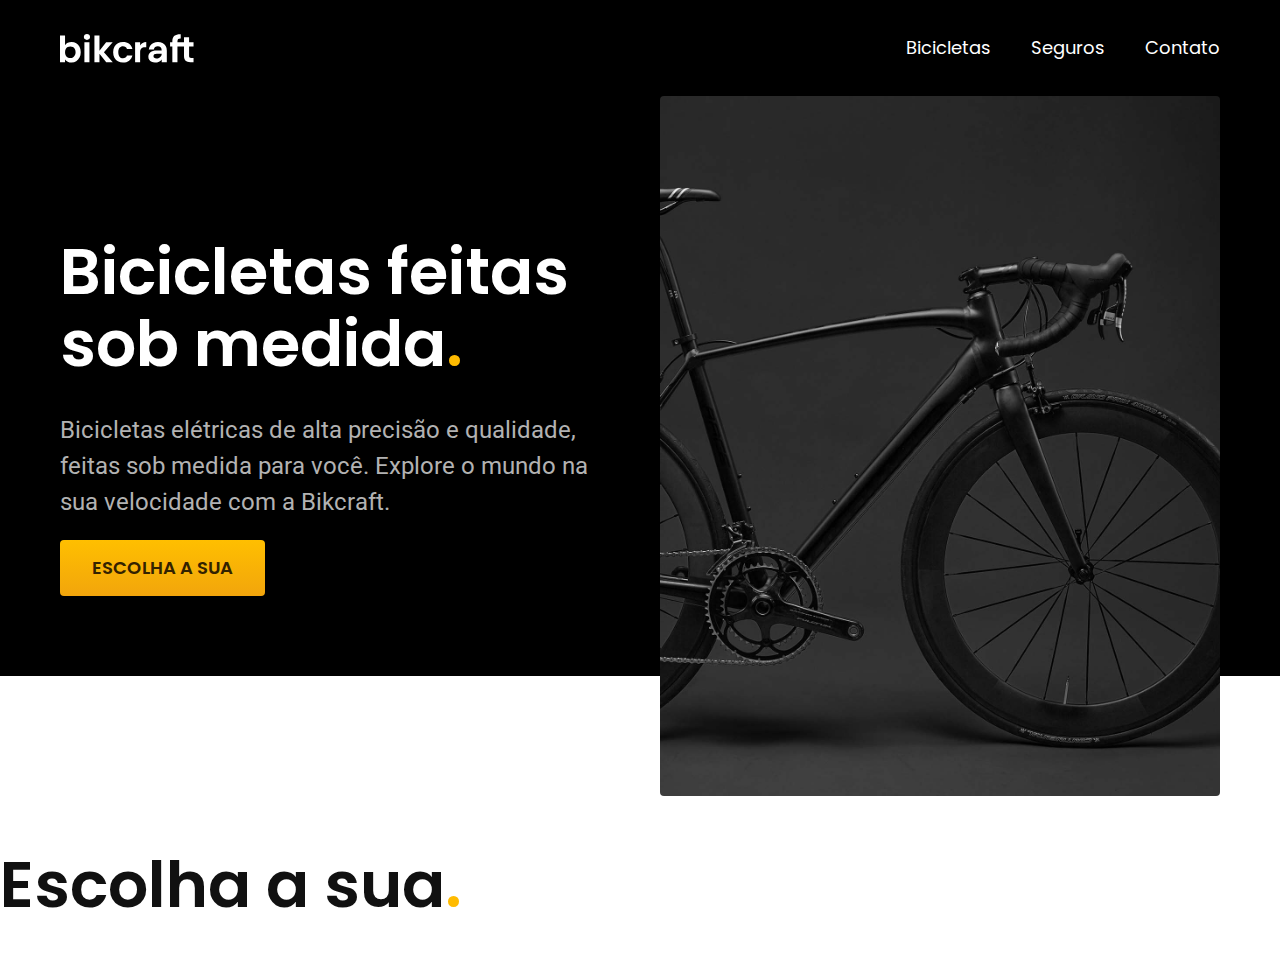
==== index.html @ 3b11d905 "update" ====
<!DOCTYPE html>
<html lang="pt-br">

<head>
  <meta charset="UTF-8">
  <meta name="viewport" content="width=device-width, initial-scale=1.0">
  <link rel="stylesheet" href="./css/style.css">
  <link rel="preconnect" href="https://fonts.googleapis.com">
  <link rel="preconnect" href="https://fonts.gstatic.com" crossorigin>
  <link href="https://fonts.googleapis.com/css2?family=Poppins:wght@400;600&family=Roboto:wght@400;500&display=swap" rel="stylesheet">
  <title>Curso Origamid HTML e CSS para iniciantes</title>
  <meta name="description" content="Exercício do Curso Origamid de HTML e CSS para Iniciantes.">
</head>

<body>
  <header class="header-bg">
    <div class="header">
      <a href="./">
        <img src="./img/bikcraft.svg" alt="Bikcraft">
      </a>
      <nav aria-label="primaria">
        <ul class="header-menu font-1-m cor-0">
          <li><a href="./bicicletas.html">Bicicletas</a></li>
          <li><a href="./seguros.html">Seguros</a></li>
          <li><a href="./contato.html">Contato</a></li>
        </ul>
      </nav>
    </div>
  </header>
  <main class="introducao-bg">
    <div class="introducao">
      <div class="introducao-conteudo">
        <h1 class="font-1-xxl cor-0">Bicicletas feitas sob medida<span class="cor-p1">.</span></h1>
        <p class="font-2-l cor-5">Bicicletas elétricas de alta precisão e qualidade, feitas sob medida para você. Explore o mundo na sua velocidade com a Bikcraft.</p>
        <a class="botao" href="./bicicletas.html">Escolha a sua</a>
      </div>
      <div>
        <img src="./img/fotos/introducao.jpg" alt="Bicicleta elétrica preta.">
      </div>
    </div>
  </main>
  <article>
    <h2 class="font-1-xxl">Escolha a sua<span class="cor-p1">.</span></h2>

  </article>


</body>

</html>
---- css/style.css ----
@import "./global/global.css";
@import "./utilidades/tipografia.css";
@import "./utilidades/cores.css";
@import "./global/header.css";

/*Utilidades*/
@import "./utilidades/componentes.css";

/* Home */
@import "./global/home/introducao.css";

/* Bicicletas */
@import "./bicicletas/bicicletas-lista.css";
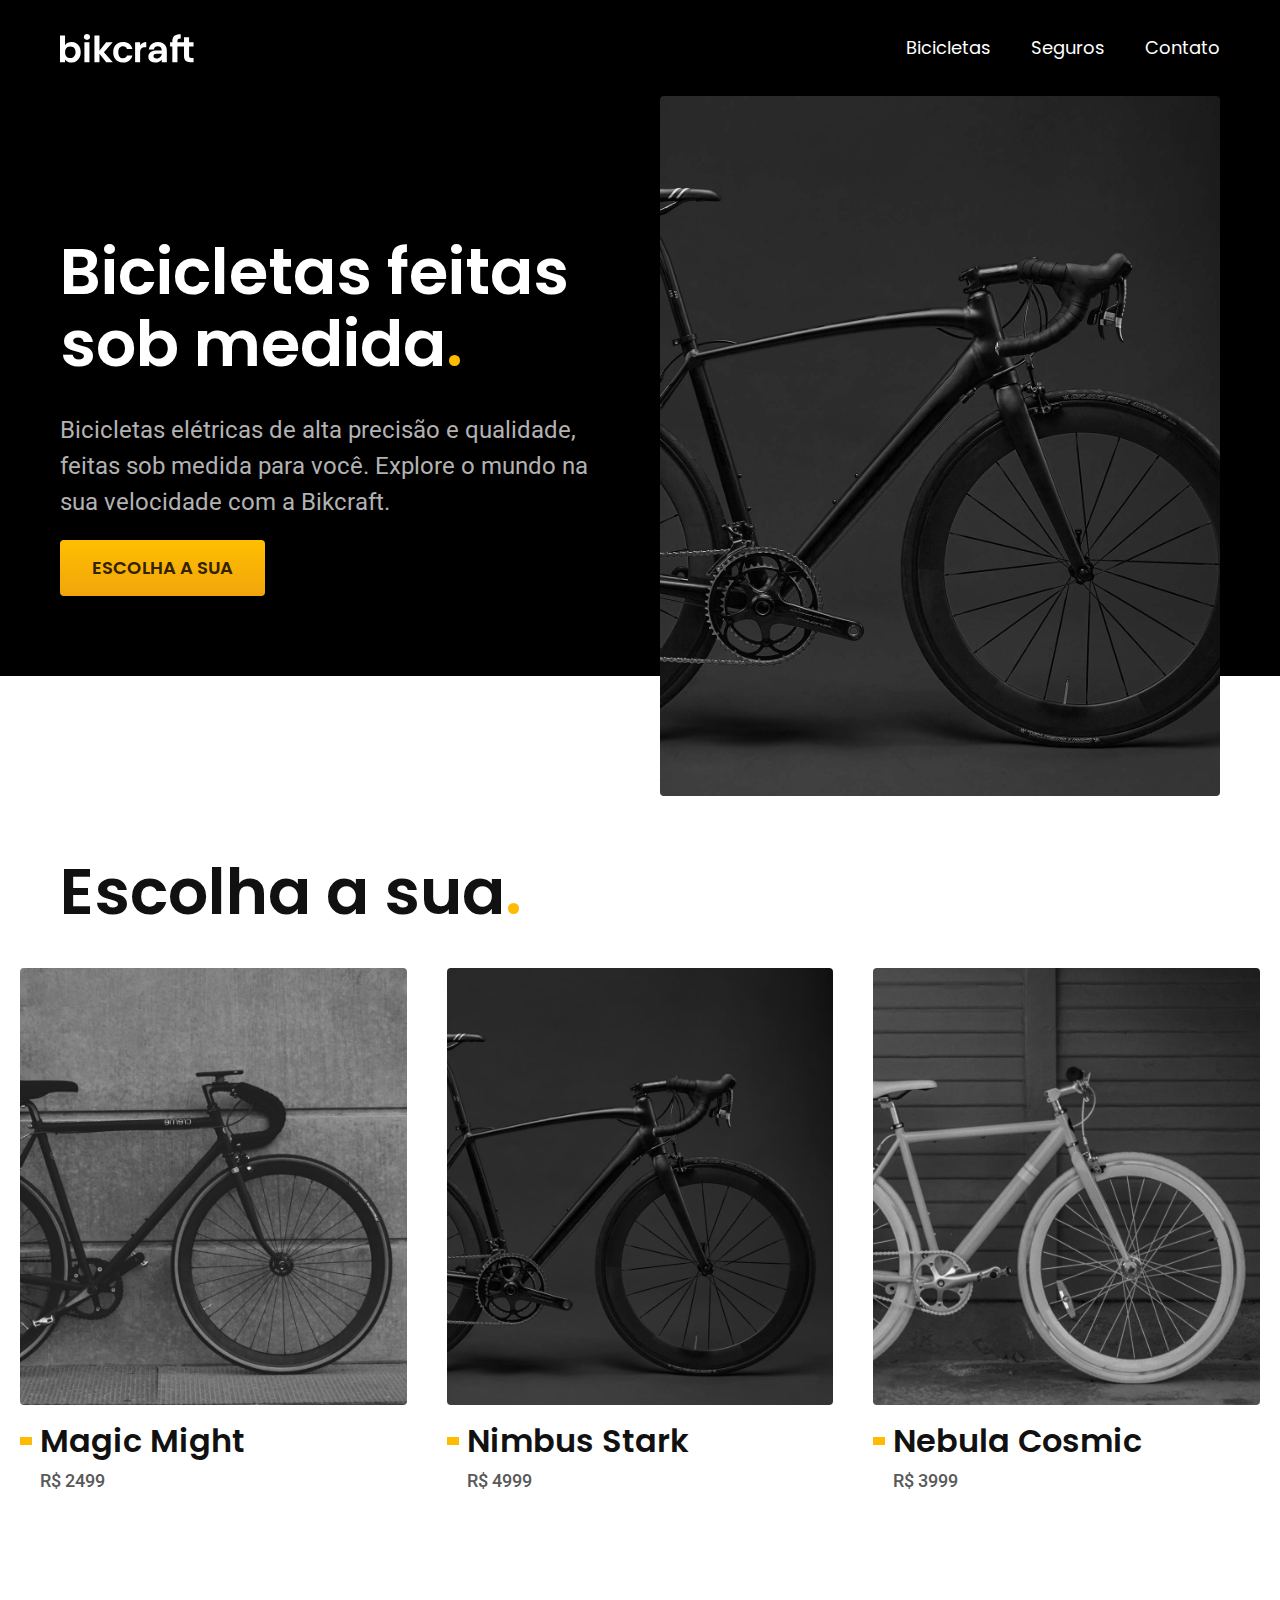
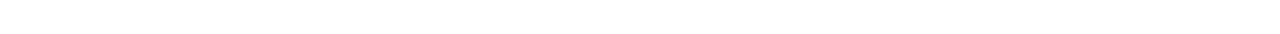
==== commit 1c063c7a: "update" ====
--- a/index.html
+++ b/index.html
@@ -39,9 +39,31 @@
       </div>
     </div>
   </main>
-  <article>
+  <article class="bicicletas-lista">
     <h2 class="font-1-xxl">Escolha a sua<span class="cor-p1">.</span></h2>
-
+    <ul>
+      <li>
+        <a href="./bicicletas/magic.html">
+          <img src="./img/bicicletas/magic-home.jpg" alt="Bicicleta Preta">
+          <h3 class="font-1-xl">Magic Might</h3>
+          <span class="font-2-m cor-8">R$ 2499</span>
+        </a>
+      </li>
+      <li>
+        <a href="./bicicletas/nimbus.html">
+          <img src="./img/bicicletas/nimbus-home.jpg" alt="Bicicleta Preta">
+          <h3 class="font-1-xl">Nimbus Stark</h3>
+          <span class="font-2-m cor-8">R$ 4999</span>
+        </a>
+      </li>
+      <li>
+        <a href="./bicicletas/nebula.html">
+          <img src="./img/bicicletas/nebula-home.jpg" alt="Bicicleta Preta">
+          <h3 class="font-1-xl">Nebula Cosmic</h3>
+          <span class="font-2-m cor-8">R$ 3999</span>
+        </a>
+      </li>
+    </ul>
   </article>
 
 
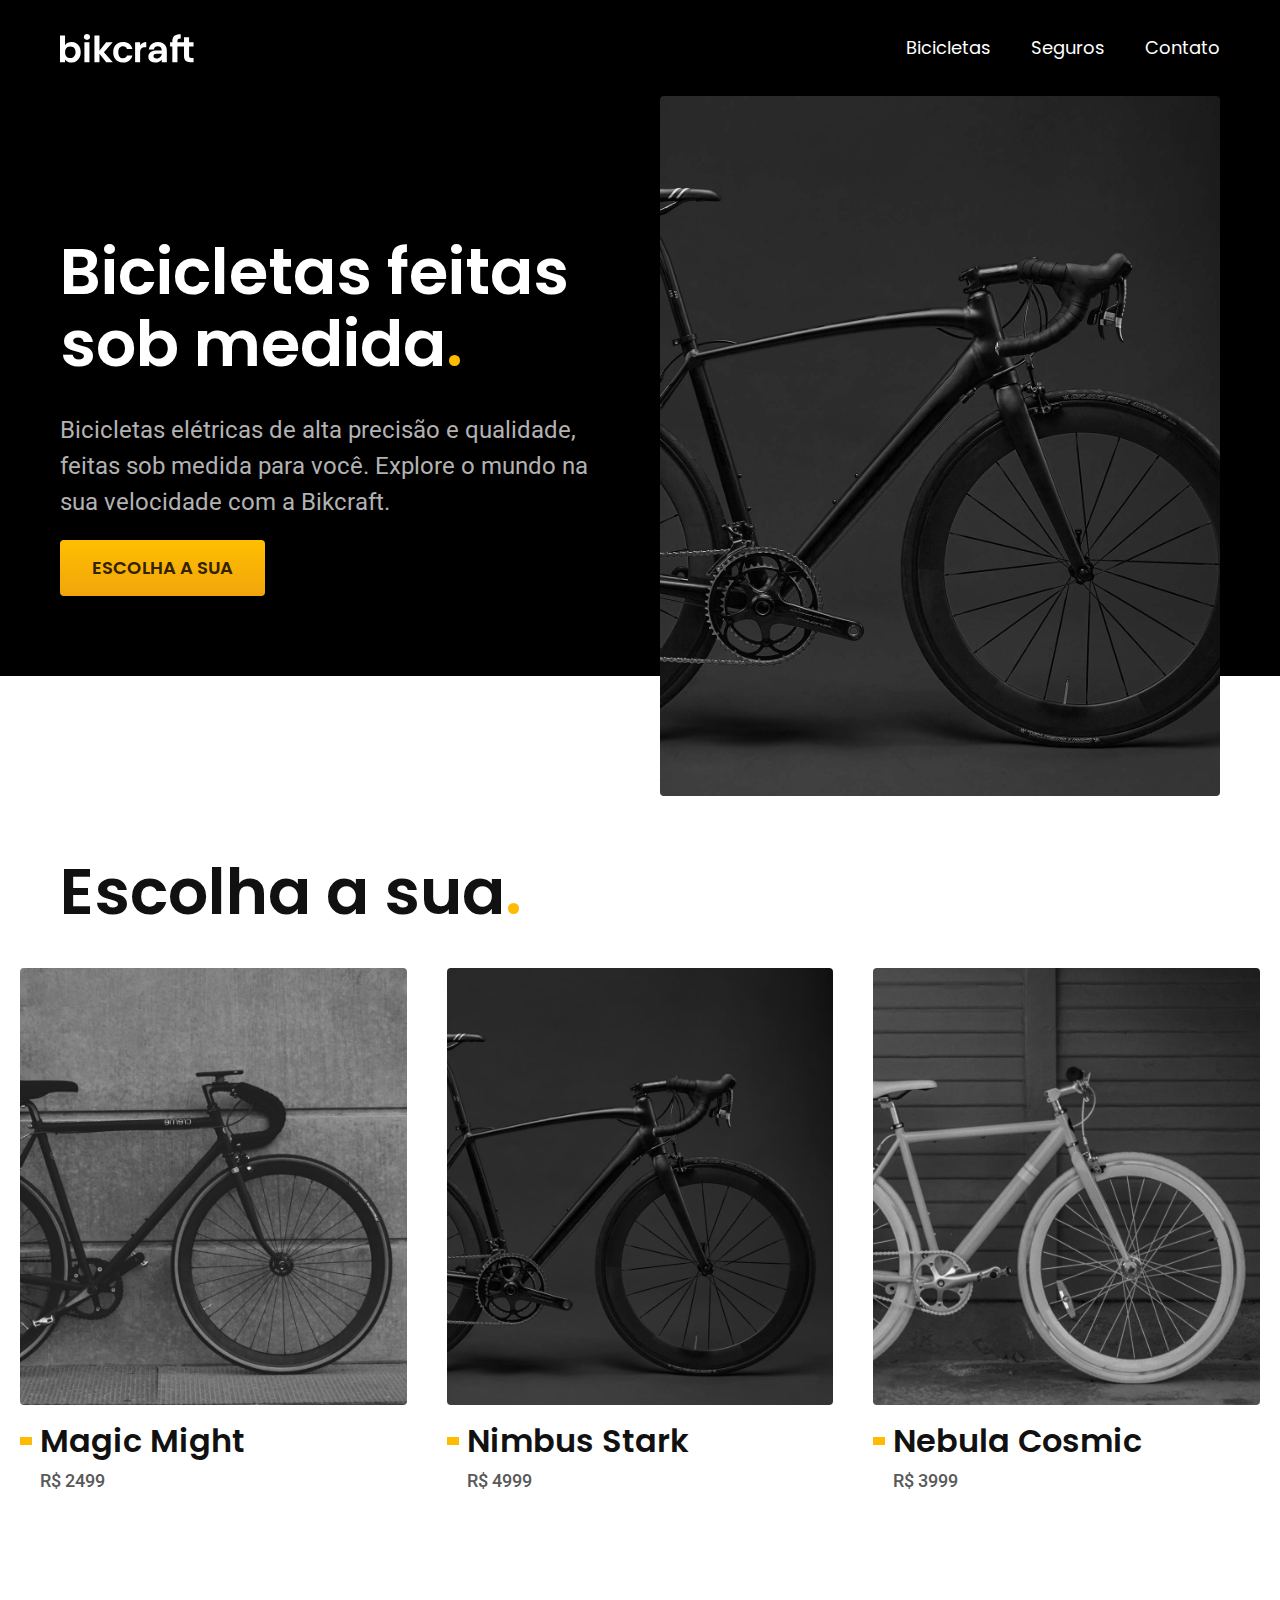
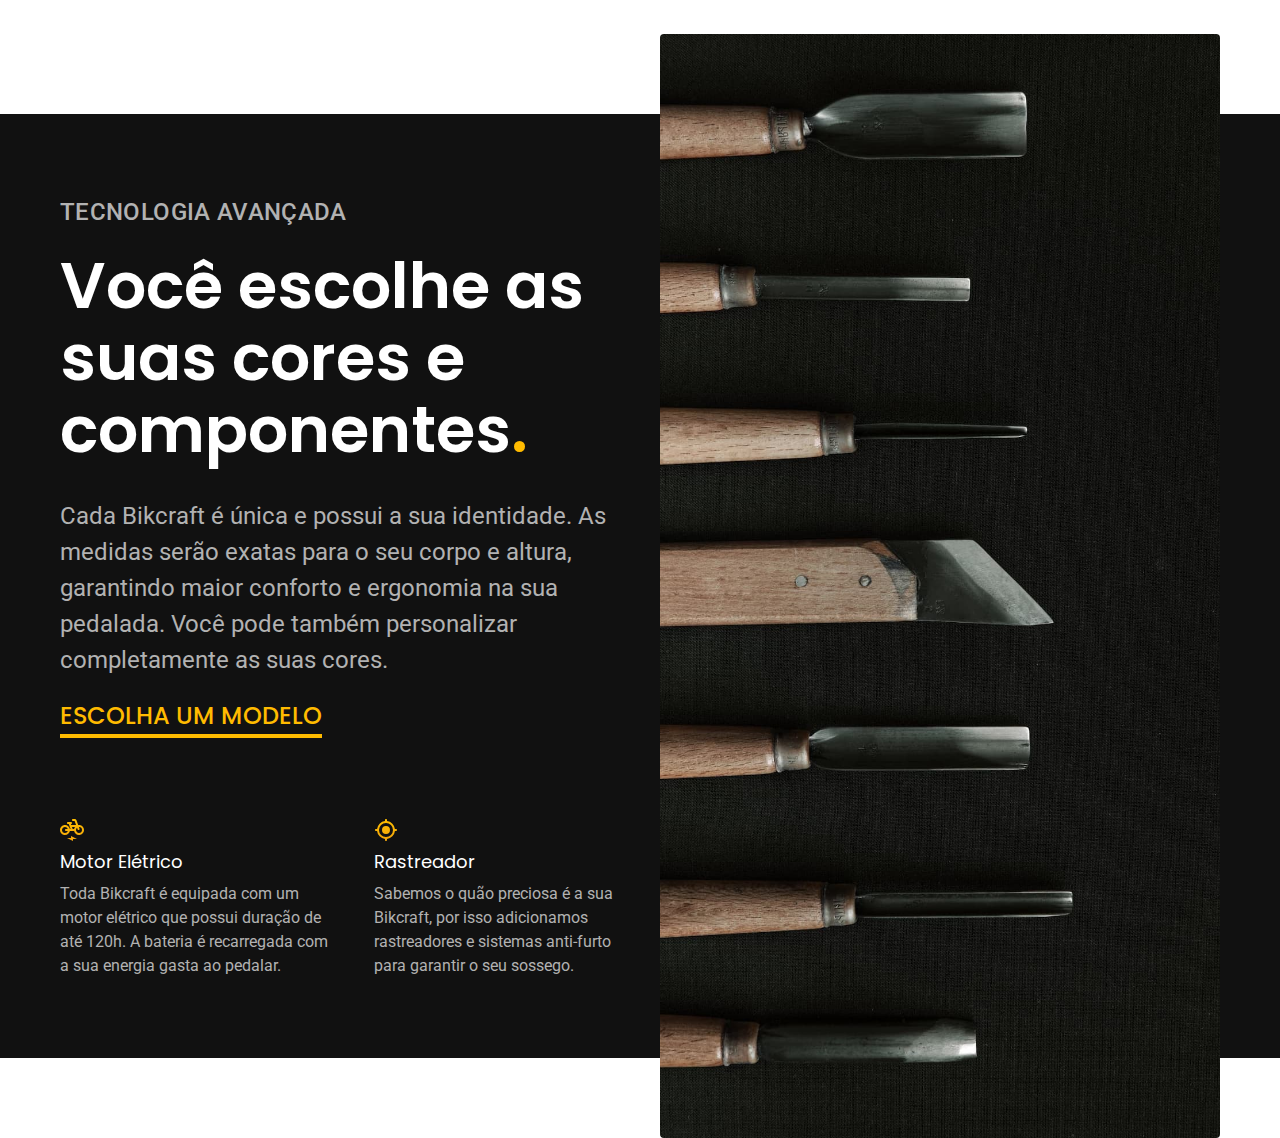
==== commit beef0b32: "update" ====
--- a/index.html
+++ b/index.html
@@ -14,7 +14,7 @@
 
 <body>
   <header class="header-bg">
-    <div class="header">
+    <div class="header container">
       <a href="./">
         <img src="./img/bikcraft.svg" alt="Bikcraft">
       </a>
@@ -28,7 +28,7 @@
     </div>
   </header>
   <main class="introducao-bg">
-    <div class="introducao">
+    <div class="introducao container">
       <div class="introducao-conteudo">
         <h1 class="font-1-xxl cor-0">Bicicletas feitas sob medida<span class="cor-p1">.</span></h1>
         <p class="font-2-l cor-5">Bicicletas elétricas de alta precisão e qualidade, feitas sob medida para você. Explore o mundo na sua velocidade com a Bikcraft.</p>
@@ -40,7 +40,7 @@
     </div>
   </main>
   <article class="bicicletas-lista">
-    <h2 class="font-1-xxl">Escolha a sua<span class="cor-p1">.</span></h2>
+    <h2 class="container font-1-xxl">Escolha a sua<span class="cor-p1">.</span></h2>
     <ul>
       <li>
         <a href="./bicicletas/magic.html">
@@ -65,8 +65,31 @@
       </li>
     </ul>
   </article>
-
-
+  <article class="tecnologia-bg">
+    <div class="tecnologia container">
+      <div class="tecnologia-conteudo">
+        <span class="font-2-l-b cor-5">Tecnologia Avançada</span>
+        <h2 class="font-1-xxl cor-0">Você escolhe as suas cores e componentes<span class="cor-p1">.</span></h2>
+        <p class="font-2-l cor-5">Cada Bikcraft é única e possui a sua identidade. As medidas serão exatas para o seu corpo e altura, garantindo maior conforto e ergonomia na sua pedalada. Você pode também personalizar completamente as suas cores.</p>
+        <a class="link" href="./bicicletas.html">Escolha um modelo</a>
+        <div class="tecnologia-vantagens">
+          <div>
+            <img src="./img/icones/eletrica.svg" alt="">
+            <h3 class="font-1-m cor-0">Motor Elétrico</h3>
+            <p class="font-2-s cor-5">Toda Bikcraft é equipada com um motor elétrico que possui duração de até 120h. A bateria é recarregada com a sua energia gasta ao pedalar.</p>
+          </div>
+          <div>
+            <img src="./img/icones/rastreador.svg" alt="">
+            <h3 class="font-1-m cor-0">Rastreador</h3>
+            <p class="font-2-s cor-5">Sabemos o quão preciosa é a sua Bikcraft, por isso adicionamos rastreadores e sistemas anti-furto para garantir o seu sossego.</p>
+          </div>
+        </div>
+    </div>
+      <div class="tecnologia-imagem">
+        <img src="./img/fotos/tecnologia.jpg" alt="">
+      </div>
+    </div>
+  </article>
 </body>
 
 </html>--- a/css/style.css
+++ b/css/style.css
@@ -8,6 +8,7 @@
 
 /* Home */
 @import "./global/home/introducao.css";
+@import "./global/home/tecnologia.css";
 
 /* Bicicletas */
 @import "./bicicletas/bicicletas-lista.css";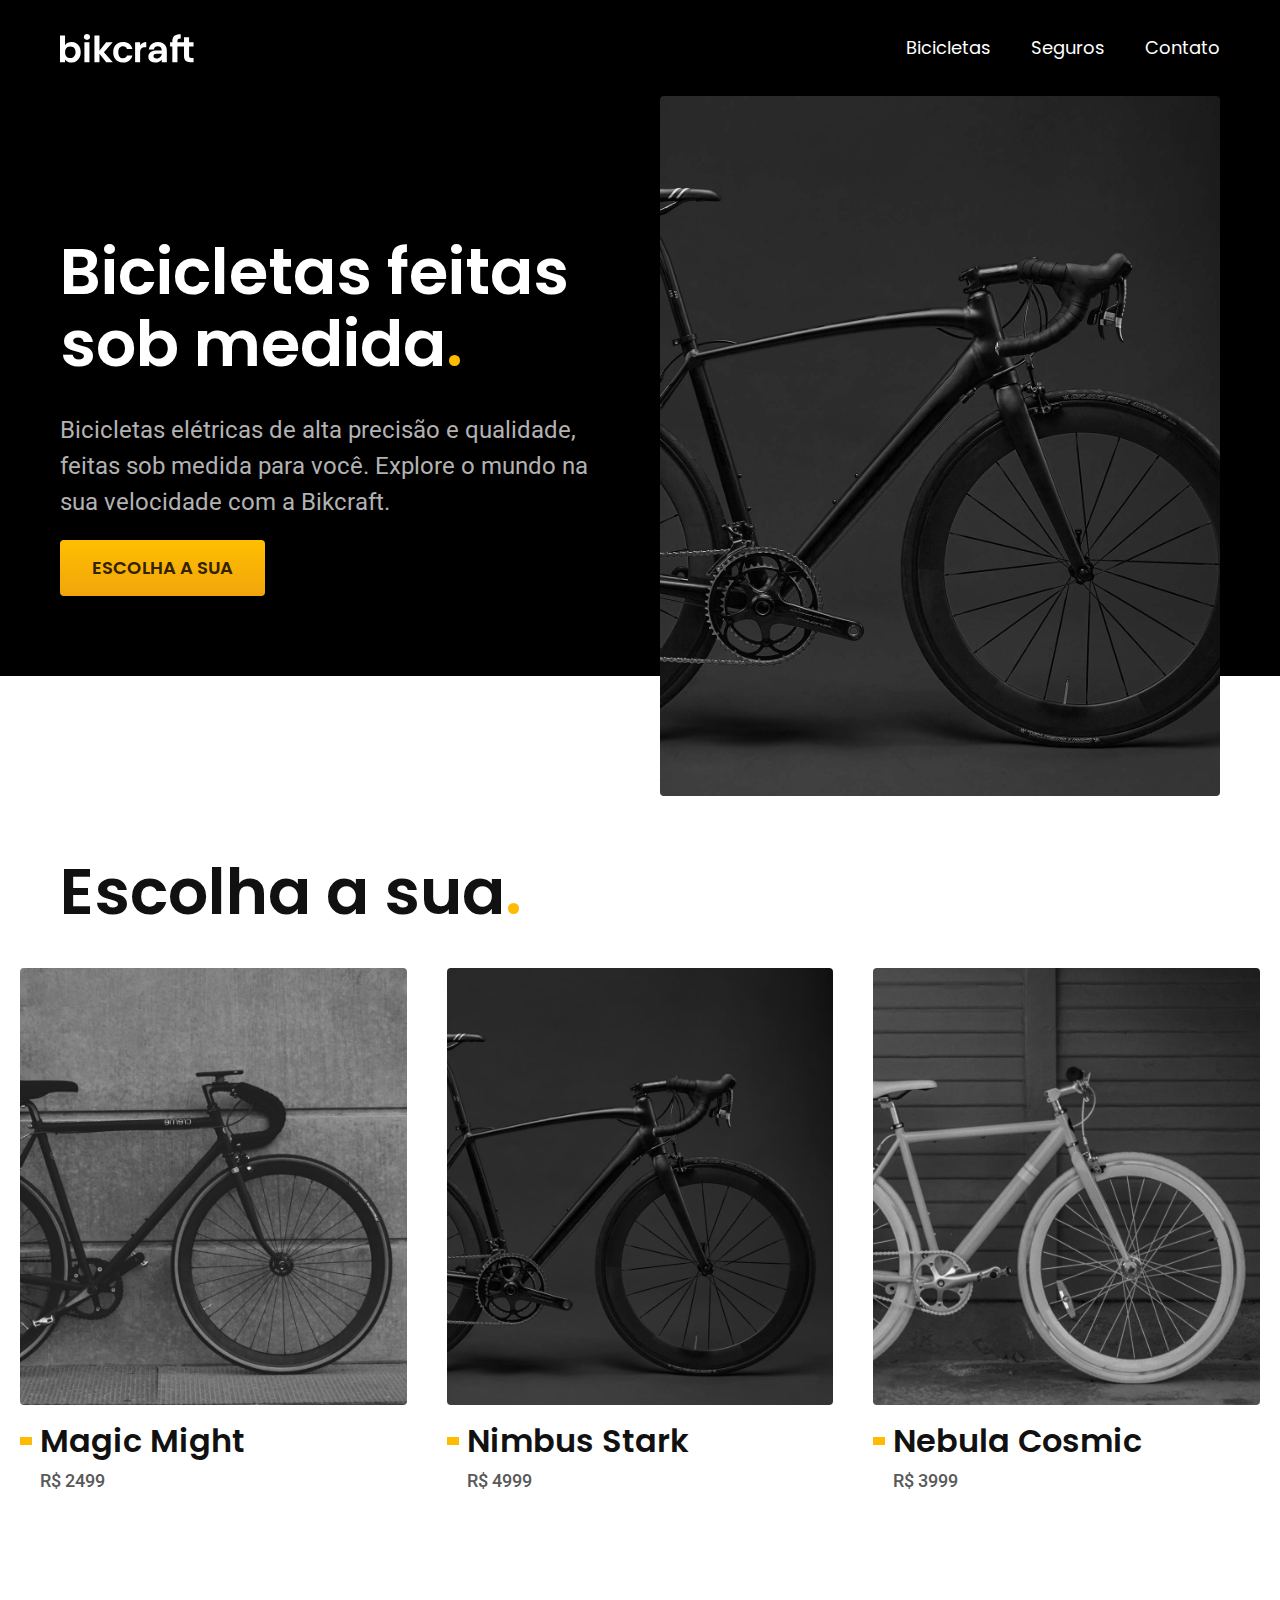
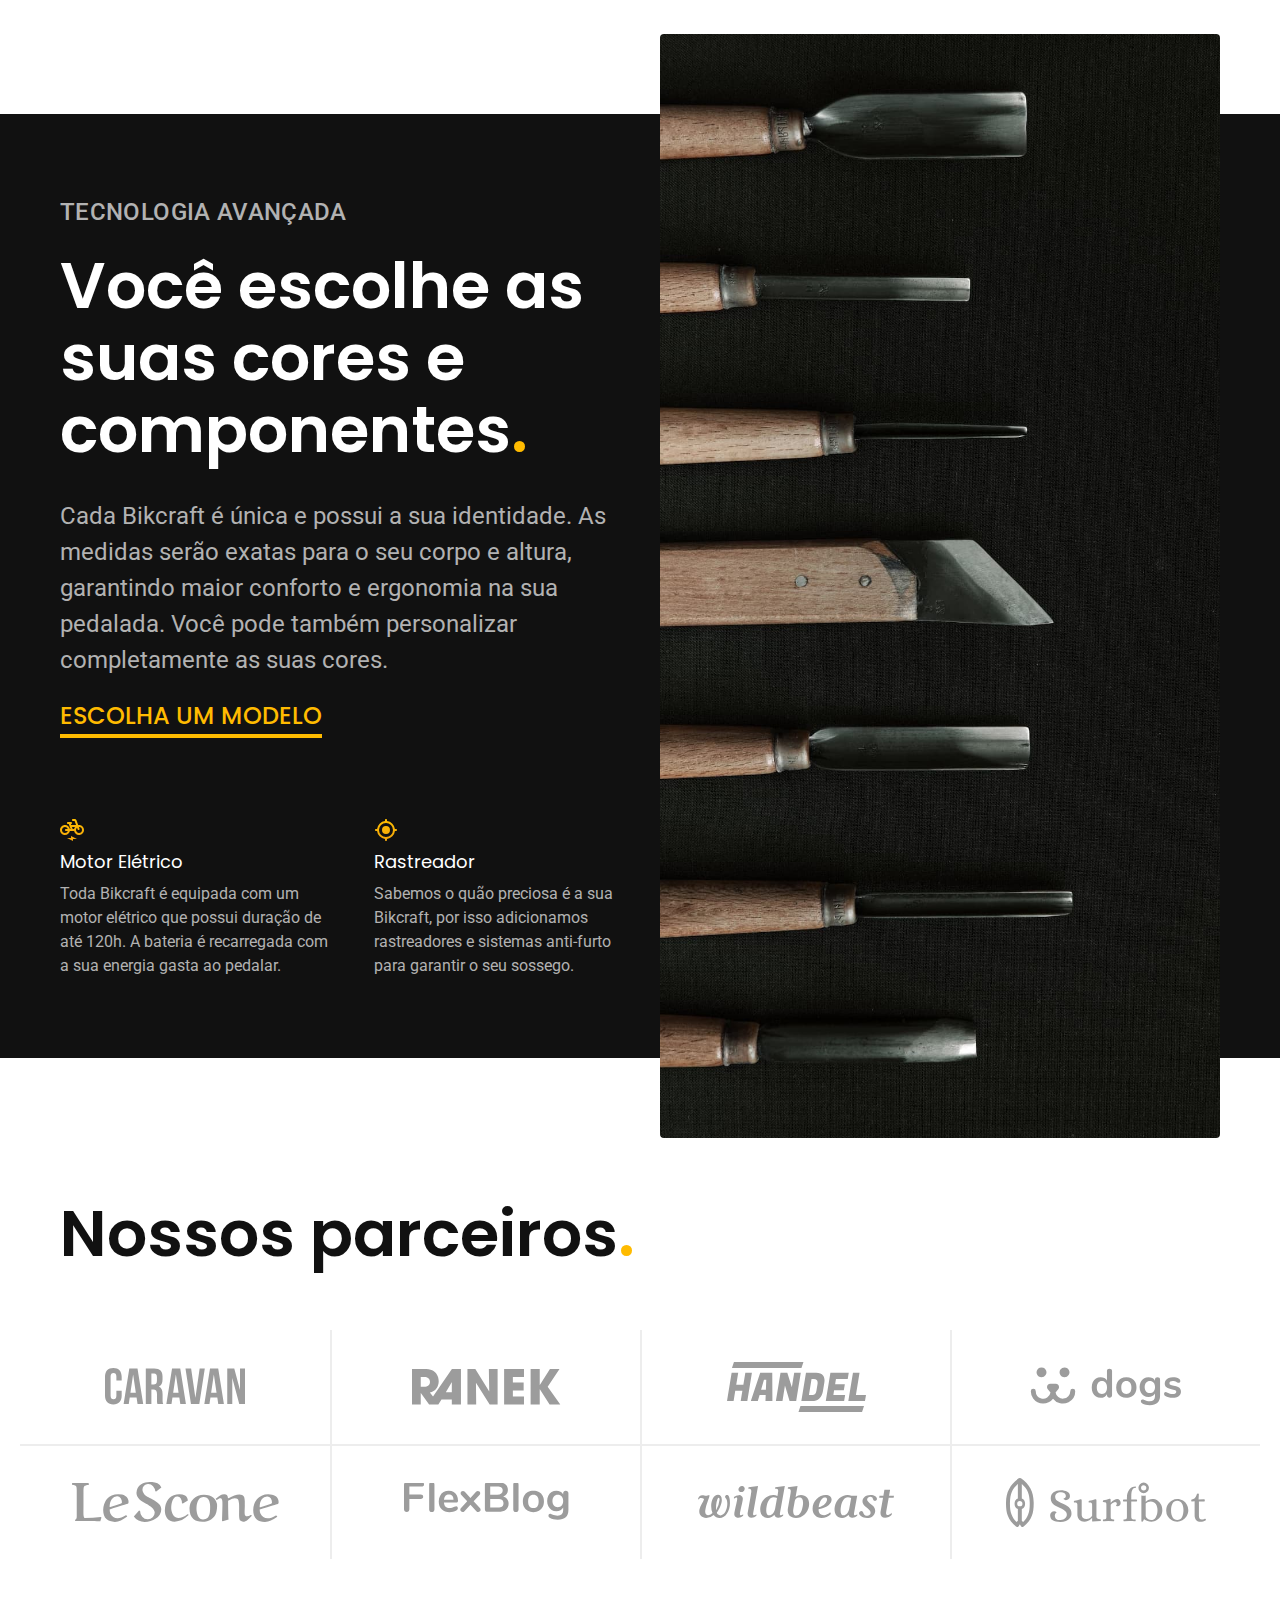
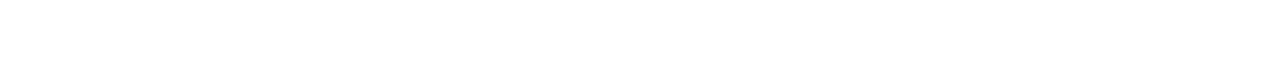
==== commit afe93792: "update" ====
--- a/index.html
+++ b/index.html
@@ -84,12 +84,25 @@
             <p class="font-2-s cor-5">Sabemos o quão preciosa é a sua Bikcraft, por isso adicionamos rastreadores e sistemas anti-furto para garantir o seu sossego.</p>
           </div>
         </div>
-    </div>
+      </div>
       <div class="tecnologia-imagem">
         <img src="./img/fotos/tecnologia.jpg" alt="">
       </div>
     </div>
   </article>
+  <section class="parceiros" aria-label="Nossos Parceiros">
+    <h2 class="container font-1-xxl">Nossos parceiros<span class="cor-p1">.</span></h2>
+    <ul>
+      <li><img src="./img/parceiros/caravan.svg" alt="Caravan"></li>
+      <li><img src="./img/parceiros/ranek.svg" alt="Ranek"></li>
+      <li><img src="./img/parceiros/handel.svg" alt="Handel"></li>
+      <li><img src="./img/parceiros/dogs.svg" alt="Dogs"></li>
+      <li><img src="./img/parceiros/lescone.svg" alt="Lescone"></li>
+      <li><img src="./img/parceiros/flexblog.svg" alt="Flexblog"></li>
+      <li><img src="./img/parceiros/wildbeast.svg" alt="Wildbeast"></li>
+      <li><img src="./img/parceiros/surfbot.svg" alt="Surfbot"></li>
+    </ul>
+  </section>
 </body>
 
 </html>--- a/css/style.css
+++ b/css/style.css
@@ -9,6 +9,7 @@
 /* Home */
 @import "./global/home/introducao.css";
 @import "./global/home/tecnologia.css";
+@import "./global/home/parceiros.css";
 
 /* Bicicletas */
 @import "./bicicletas/bicicletas-lista.css";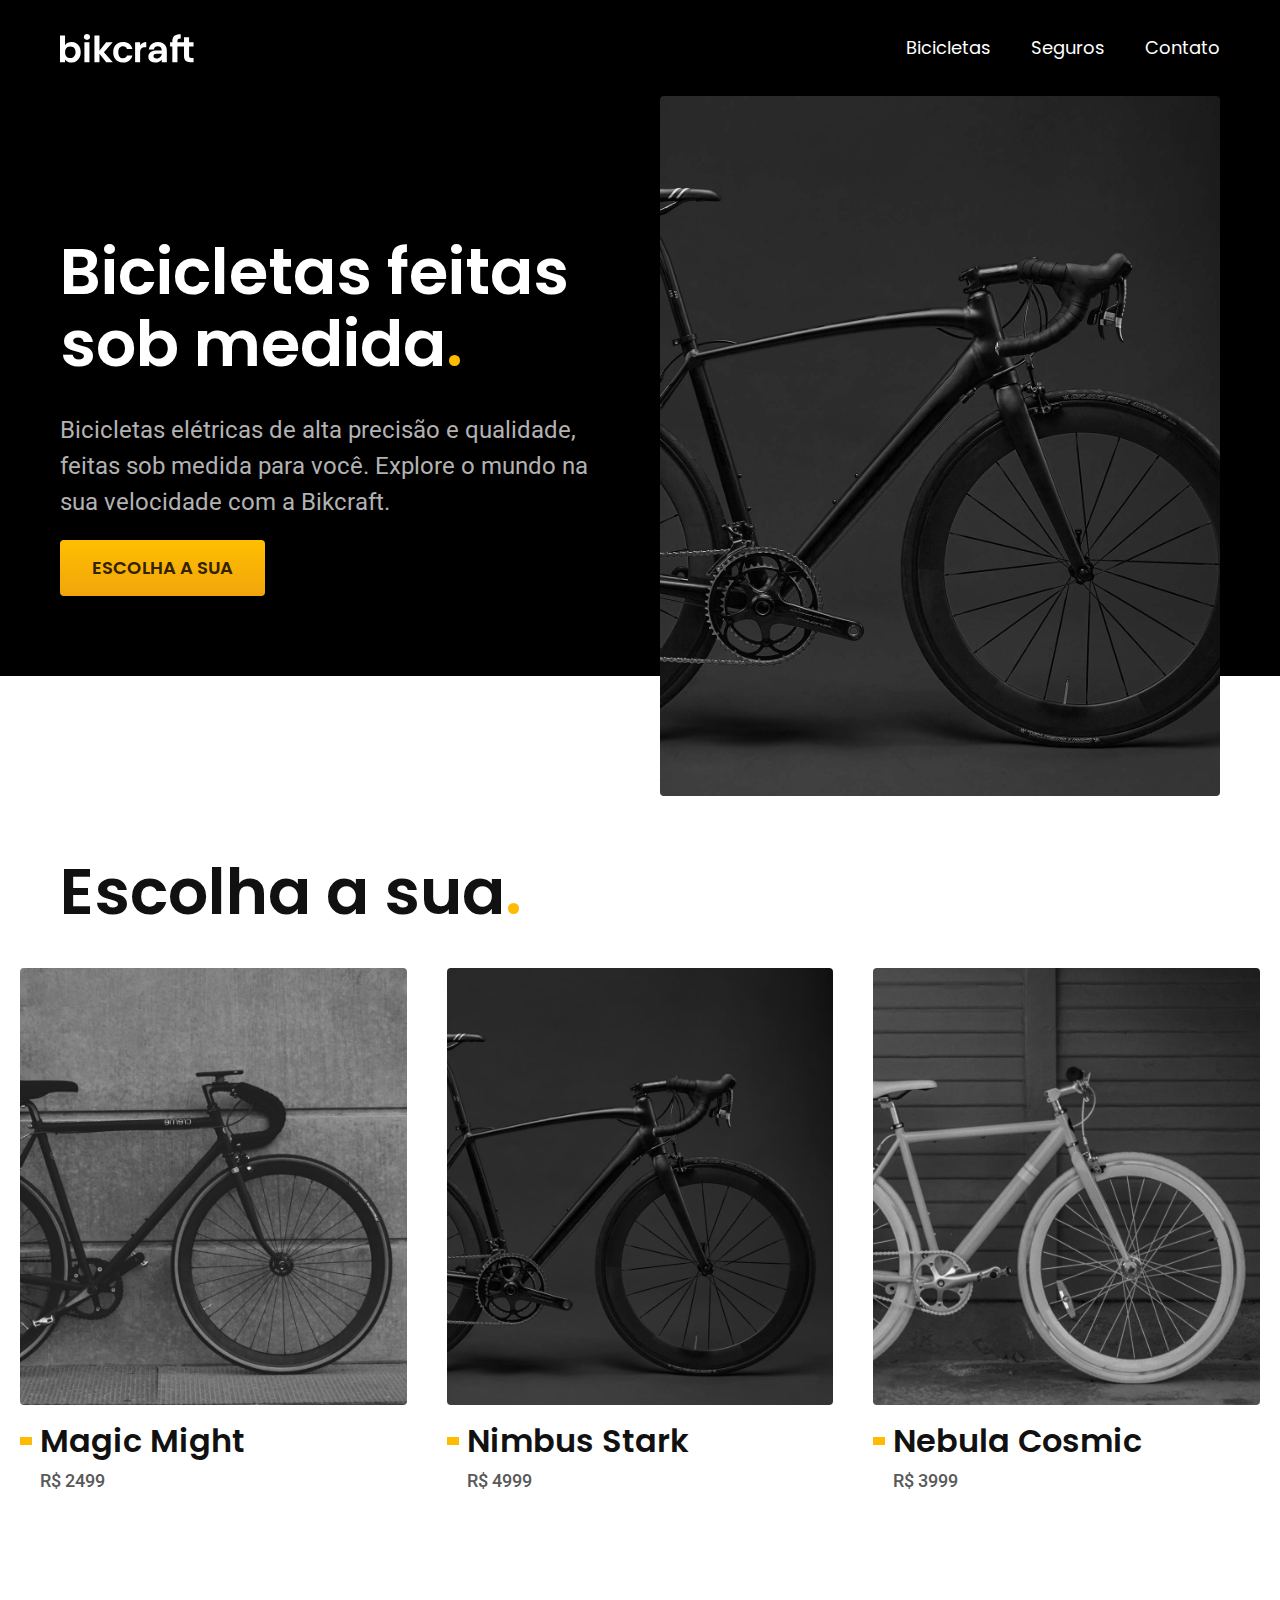
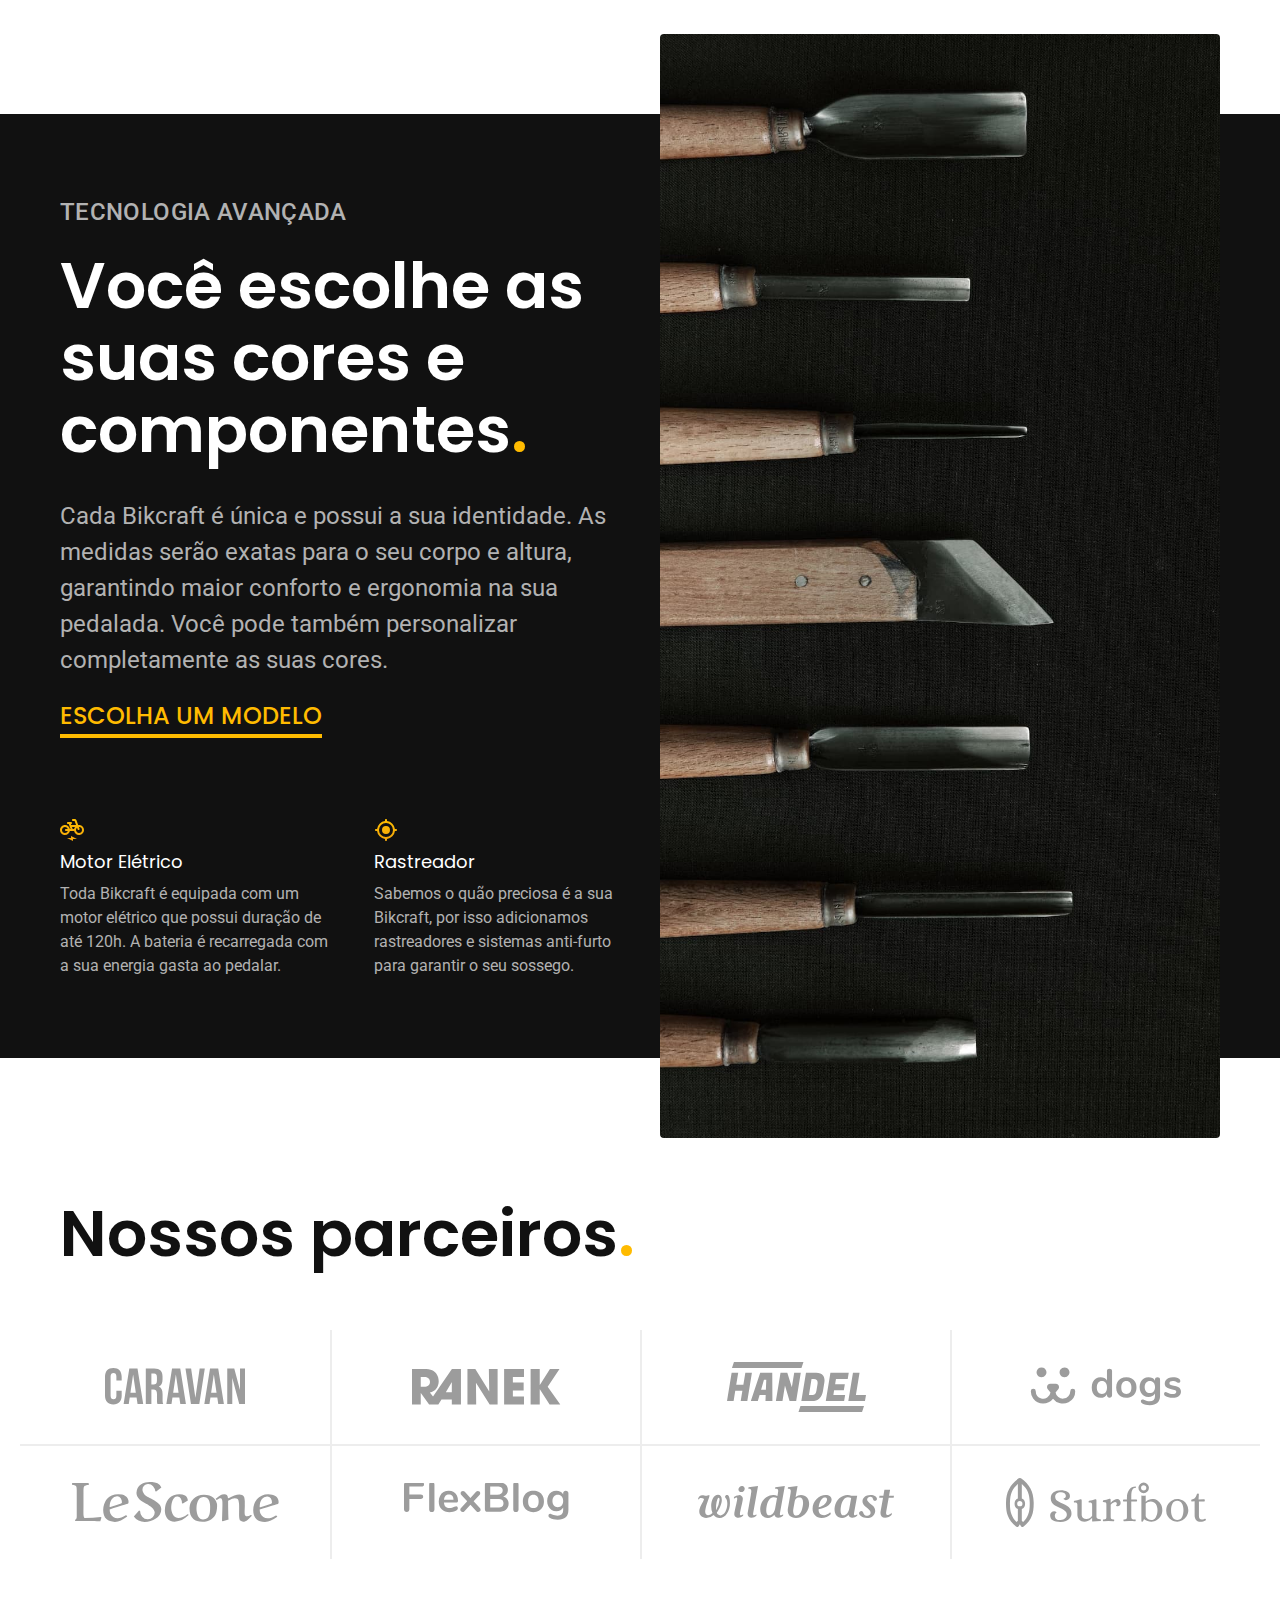
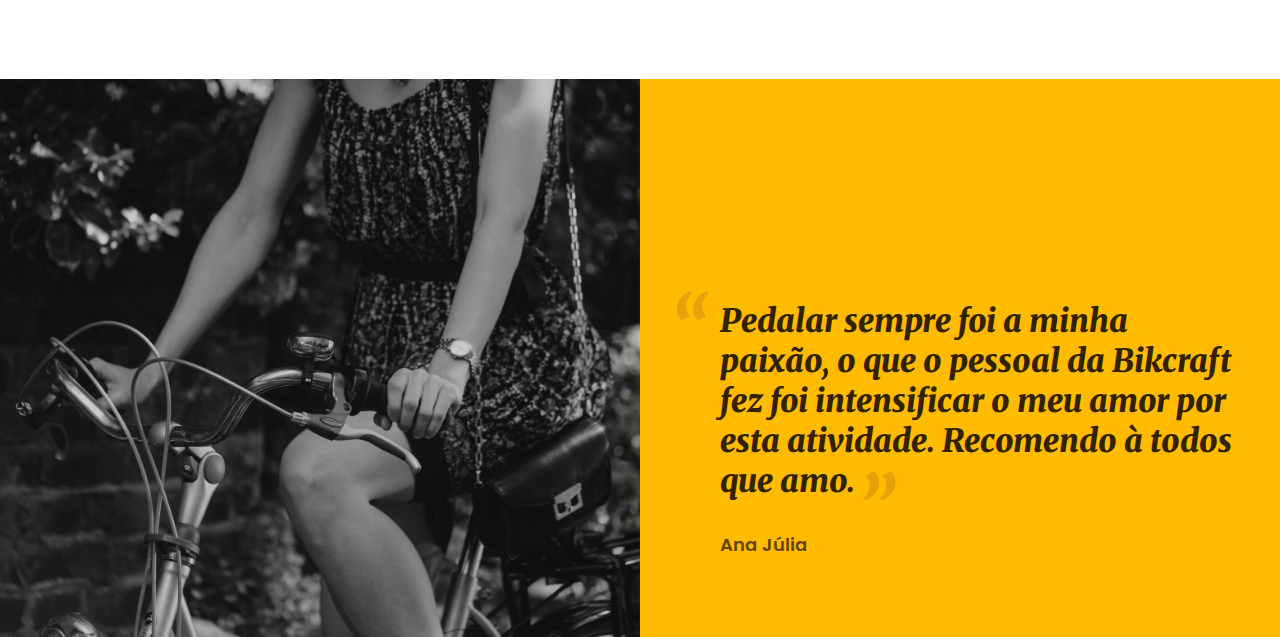
==== commit 4f47e467: "update" ====
--- a/index.html
+++ b/index.html
@@ -7,7 +7,7 @@
   <link rel="stylesheet" href="./css/style.css">
   <link rel="preconnect" href="https://fonts.googleapis.com">
   <link rel="preconnect" href="https://fonts.gstatic.com" crossorigin>
-  <link href="https://fonts.googleapis.com/css2?family=Poppins:wght@400;600&family=Roboto:wght@400;500&display=swap" rel="stylesheet">
+  <link href="https://fonts.googleapis.com/css2?family=Merriweather:ital,wght@1,900&family=Poppins:wght@400;600&family=Roboto:wght@400;500&display=swap" rel="stylesheet">
   <title>Curso Origamid HTML e CSS para iniciantes</title>
   <meta name="description" content="Exercício do Curso Origamid de HTML e CSS para Iniciantes.">
 </head>
@@ -103,6 +103,17 @@
       <li><img src="./img/parceiros/surfbot.svg" alt="Surfbot"></li>
     </ul>
   </section>
+  <section class="depoimento" aria-label="Depoimento">
+    <div>
+      <img src="./img/fotos/depoimento.jpg" alt="Pessoa pedalando uma bicicleta Bikcraft">
+    </div>
+    <div class="depoimento-conteudo">
+      <blockquote class="font-1-xl cor-p5">
+        <p>Pedalar sempre foi a minha paixão, o que o pessoal da Bikcraft fez foi intensificar o meu amor por esta atividade. Recomendo à todos que amo.</p>
+      </blockquote>
+      <span class="font-1-m-b cor-p4">Ana Júlia</span>
+    </div>
+  </section>
 </body>
 
 </html>--- a/css/style.css
+++ b/css/style.css
@@ -10,6 +10,7 @@
 @import "./global/home/introducao.css";
 @import "./global/home/tecnologia.css";
 @import "./global/home/parceiros.css";
+@import "./global/home/depoimento.css";
 
 /* Bicicletas */
 @import "./bicicletas/bicicletas-lista.css";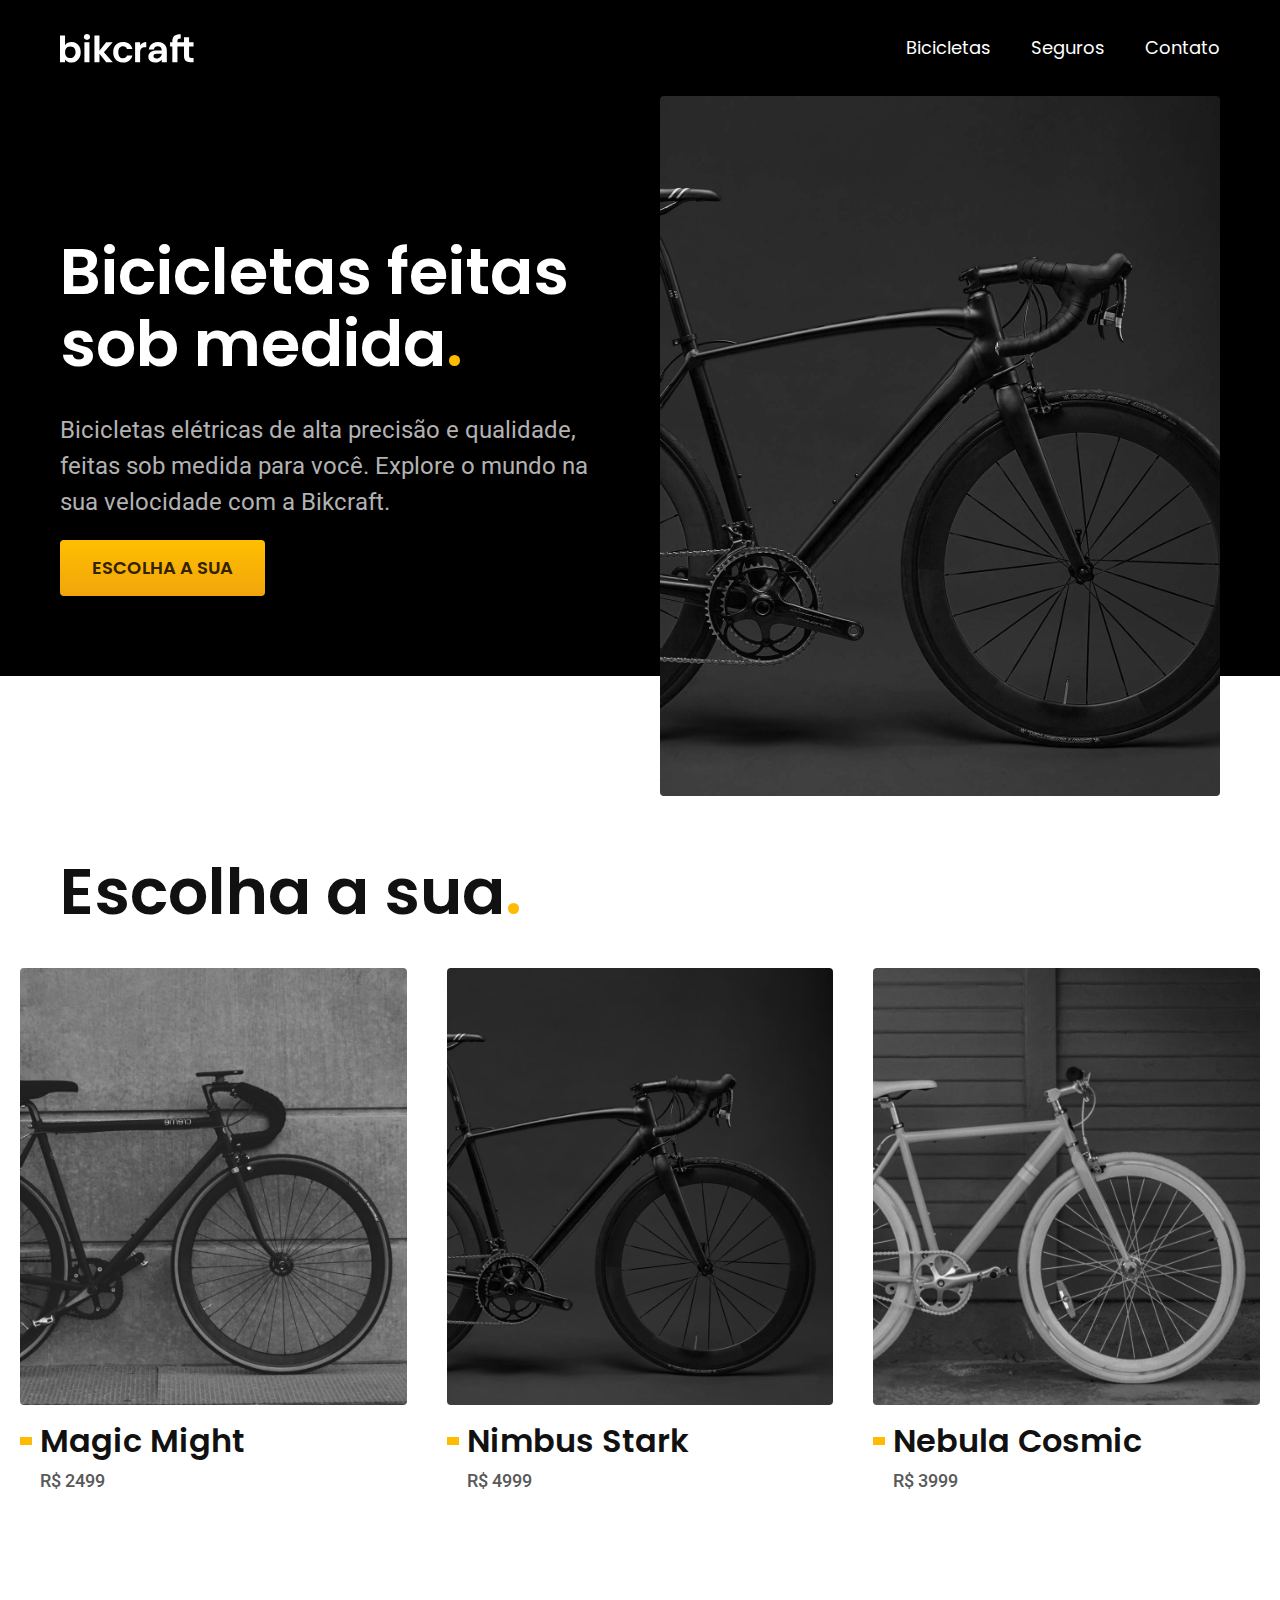
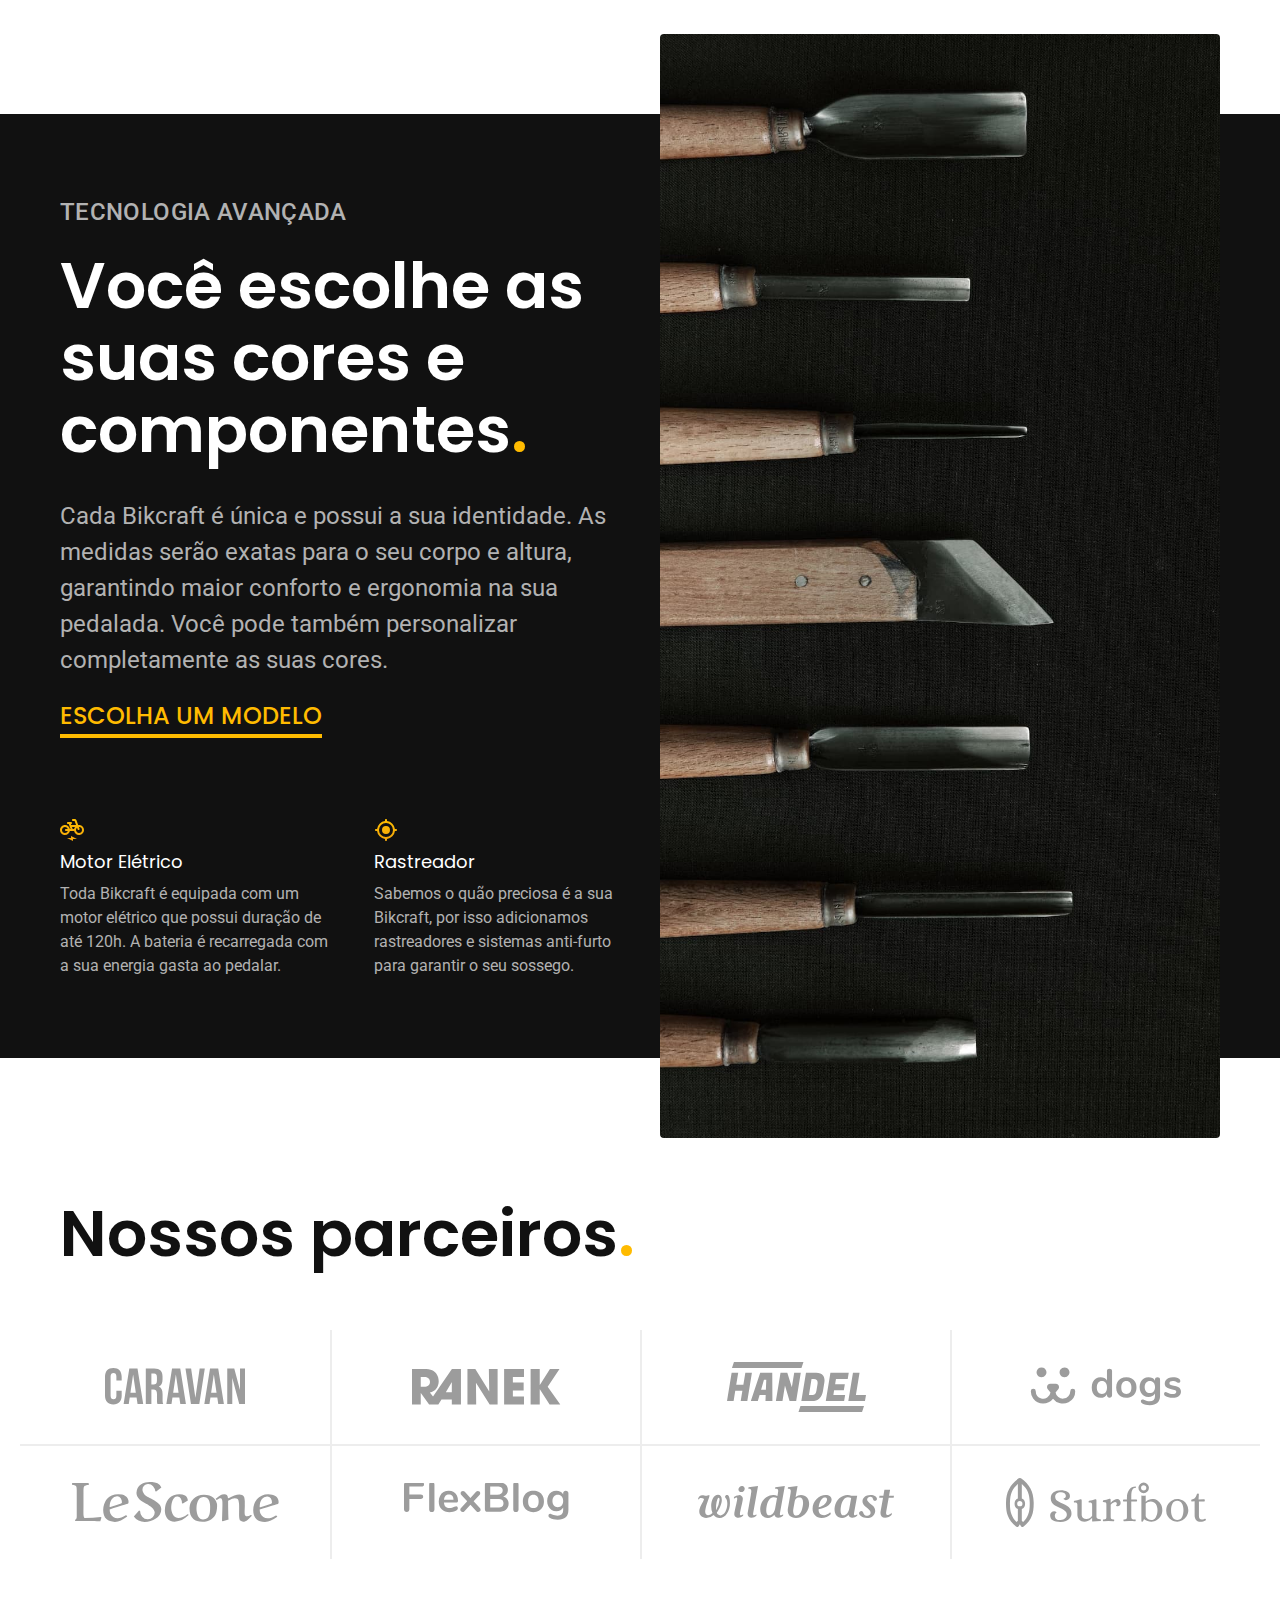
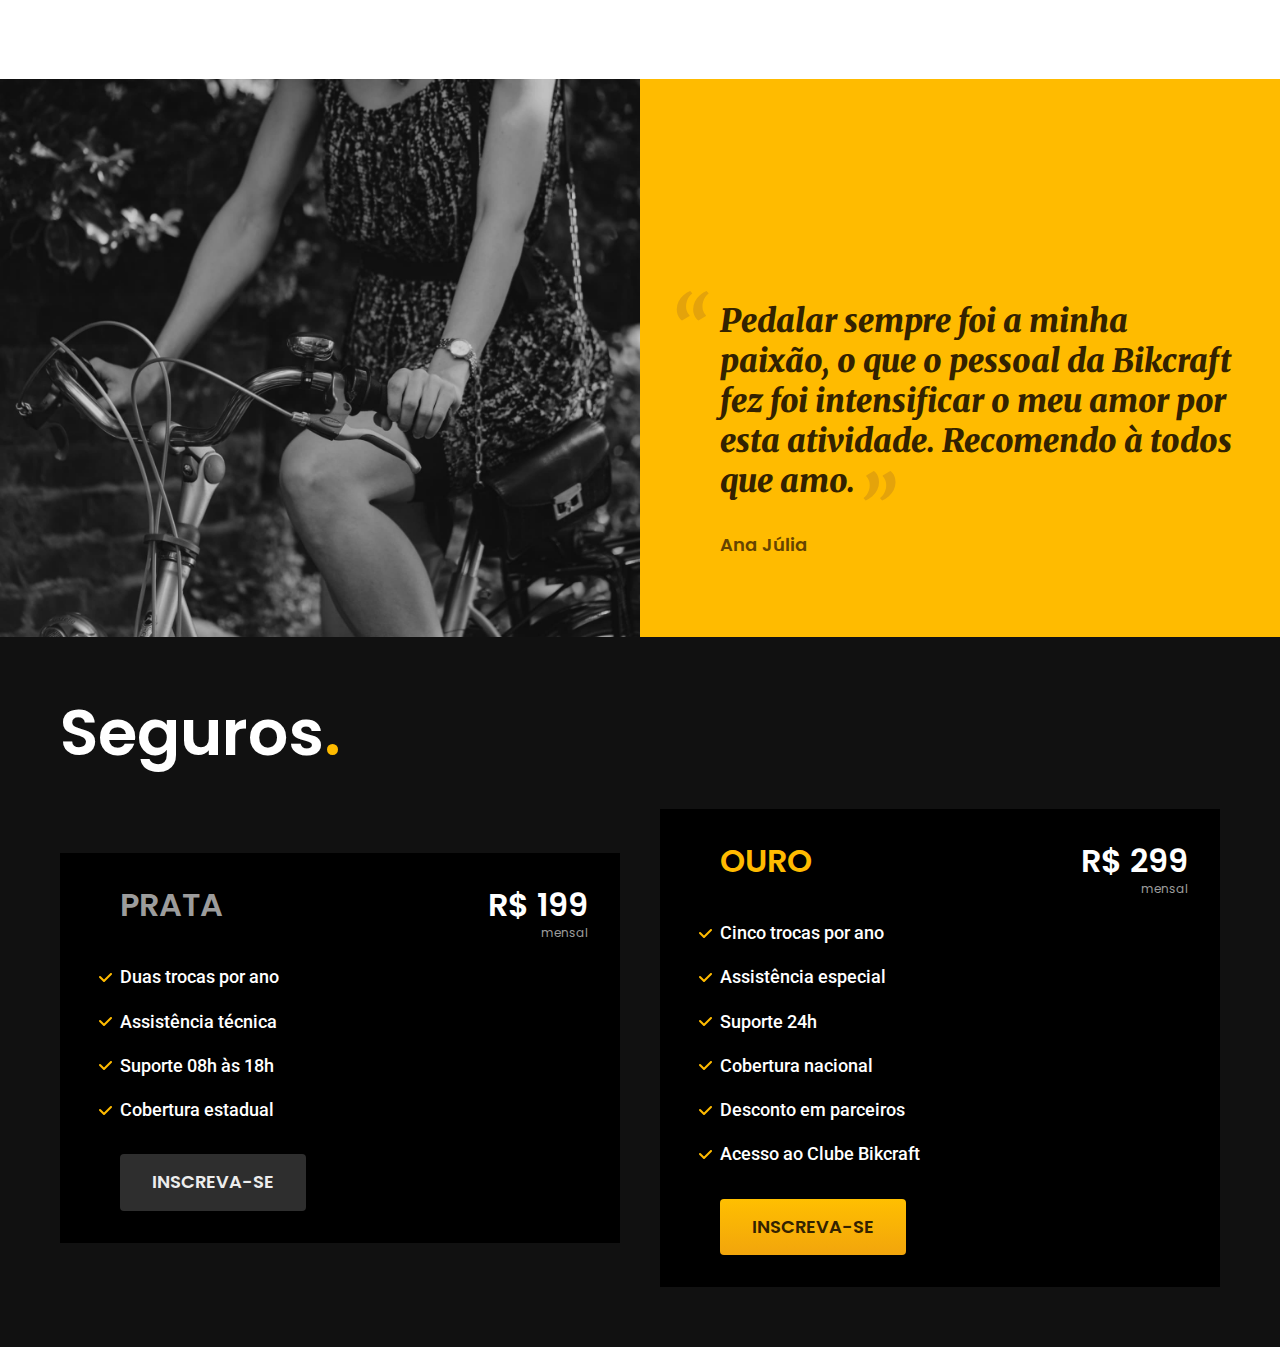
==== commit c6f0e74e: "update" ====
--- a/index.html
+++ b/index.html
@@ -114,6 +114,36 @@
       <span class="font-1-m-b cor-p4">Ana Júlia</span>
     </div>
   </section>
+  <article class="seguros-bg">
+    <div class="seguros container">
+      <h2 class="font-1-xxl cor-0">Seguros<span class="cor-p1">.</span></h2>
+      <div class="seguros-item">
+        <h3 class="font-1-xl cor-6">PRATA</h3>
+        <span class="font-1-xl cor-0">R$ 199 <span class="font-1-xs cor-6">mensal</span></span>
+        <ul class="font-2-m cor-0">
+          <li>Duas trocas por ano</li>
+          <li>Assistência técnica</li>
+          <li>Suporte 08h às 18h</li>
+          <li>Cobertura estadual</li>
+        </ul>
+        <a class="botao secundario" href="./orcamento.html">Inscreva-se</a>
+      </div>
+
+      <div class="seguros-item">
+        <h3 class="font-1-xl cor-p1">OURO</h3>
+        <span class="font-1-xl cor-0">R$ 299 <span class="font-1-xs cor-6">mensal</span></span>
+        <ul class="font-2-m cor-0">
+          <li>Cinco trocas por ano</li>
+          <li>Assistência especial</li>
+          <li>Suporte 24h</li>
+          <li>Cobertura nacional</li>
+          <li>Desconto em parceiros</li>
+          <li>Acesso ao Clube Bikcraft</li>
+        </ul>
+        <a class="botao" href="./orcamento.html">Inscreva-se</a>
+      </div>
+    </div>
+  </article>
 </body>
 
 </html>--- a/css/style.css
+++ b/css/style.css
@@ -7,10 +7,13 @@
 @import "./utilidades/componentes.css";
 
 /* Home */
-@import "./global/home/introducao.css";
-@import "./global/home/tecnologia.css";
-@import "./global/home/parceiros.css";
-@import "./global/home/depoimento.css";
+@import "./home/introducao.css";
+@import "./home/tecnologia.css";
+@import "./home/parceiros.css";
+@import "./home/depoimento.css";
 
 /* Bicicletas */
-@import "./bicicletas/bicicletas-lista.css";+@import "./bicicletas/bicicletas-lista.css";
+
+/* Seguros */
+@import "./seguros/seguros.css";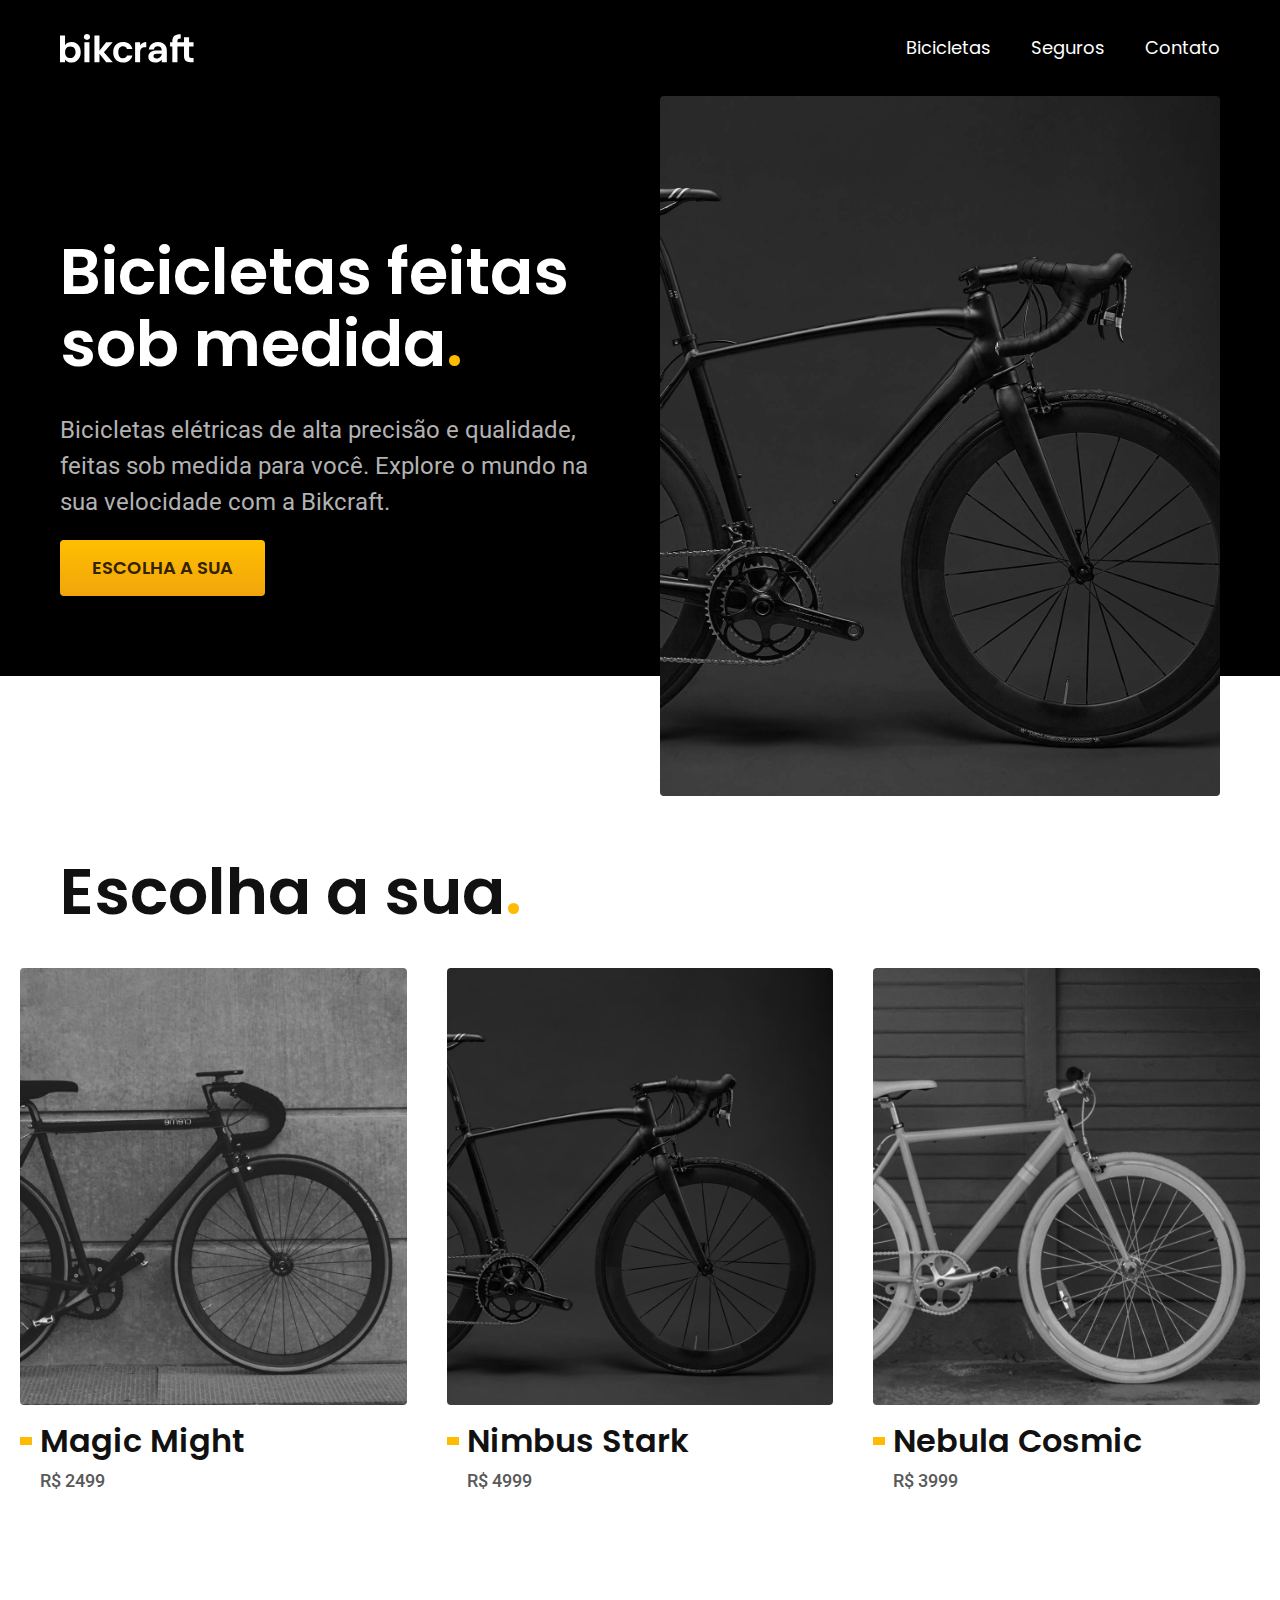
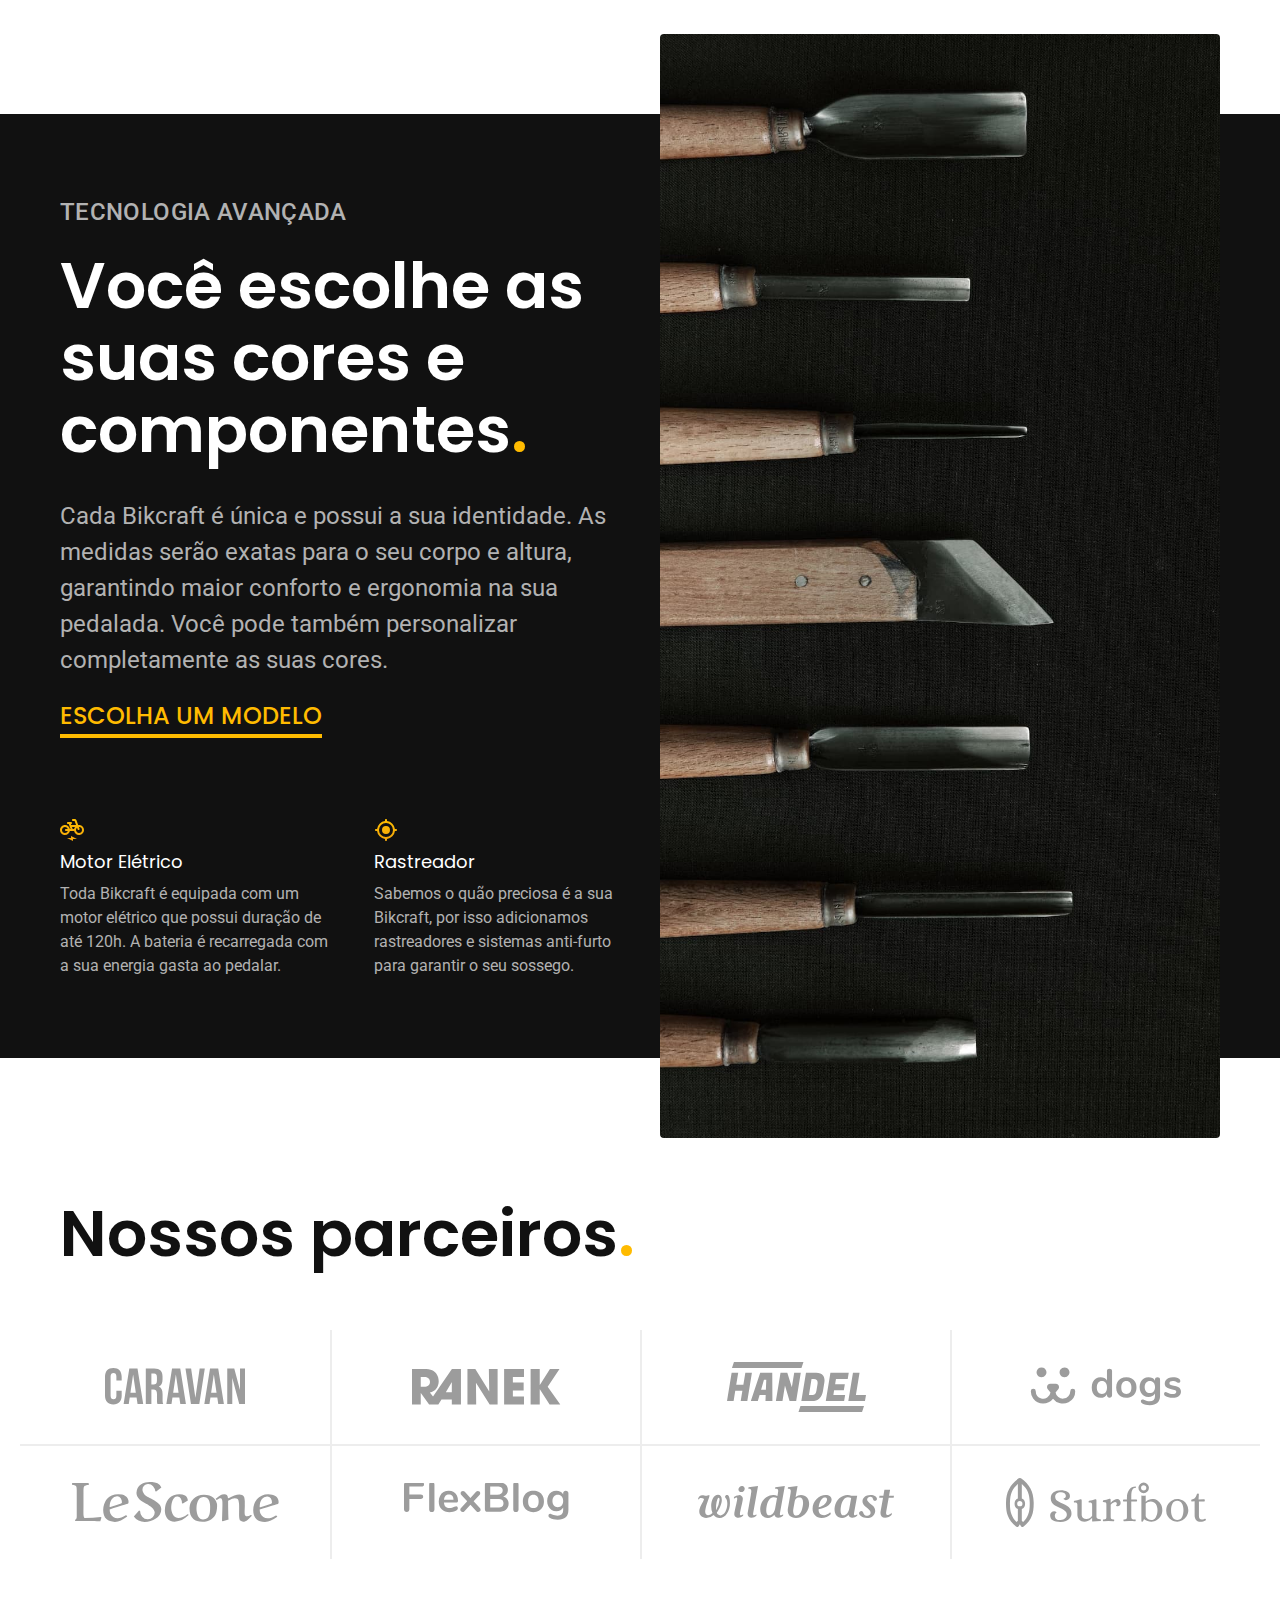
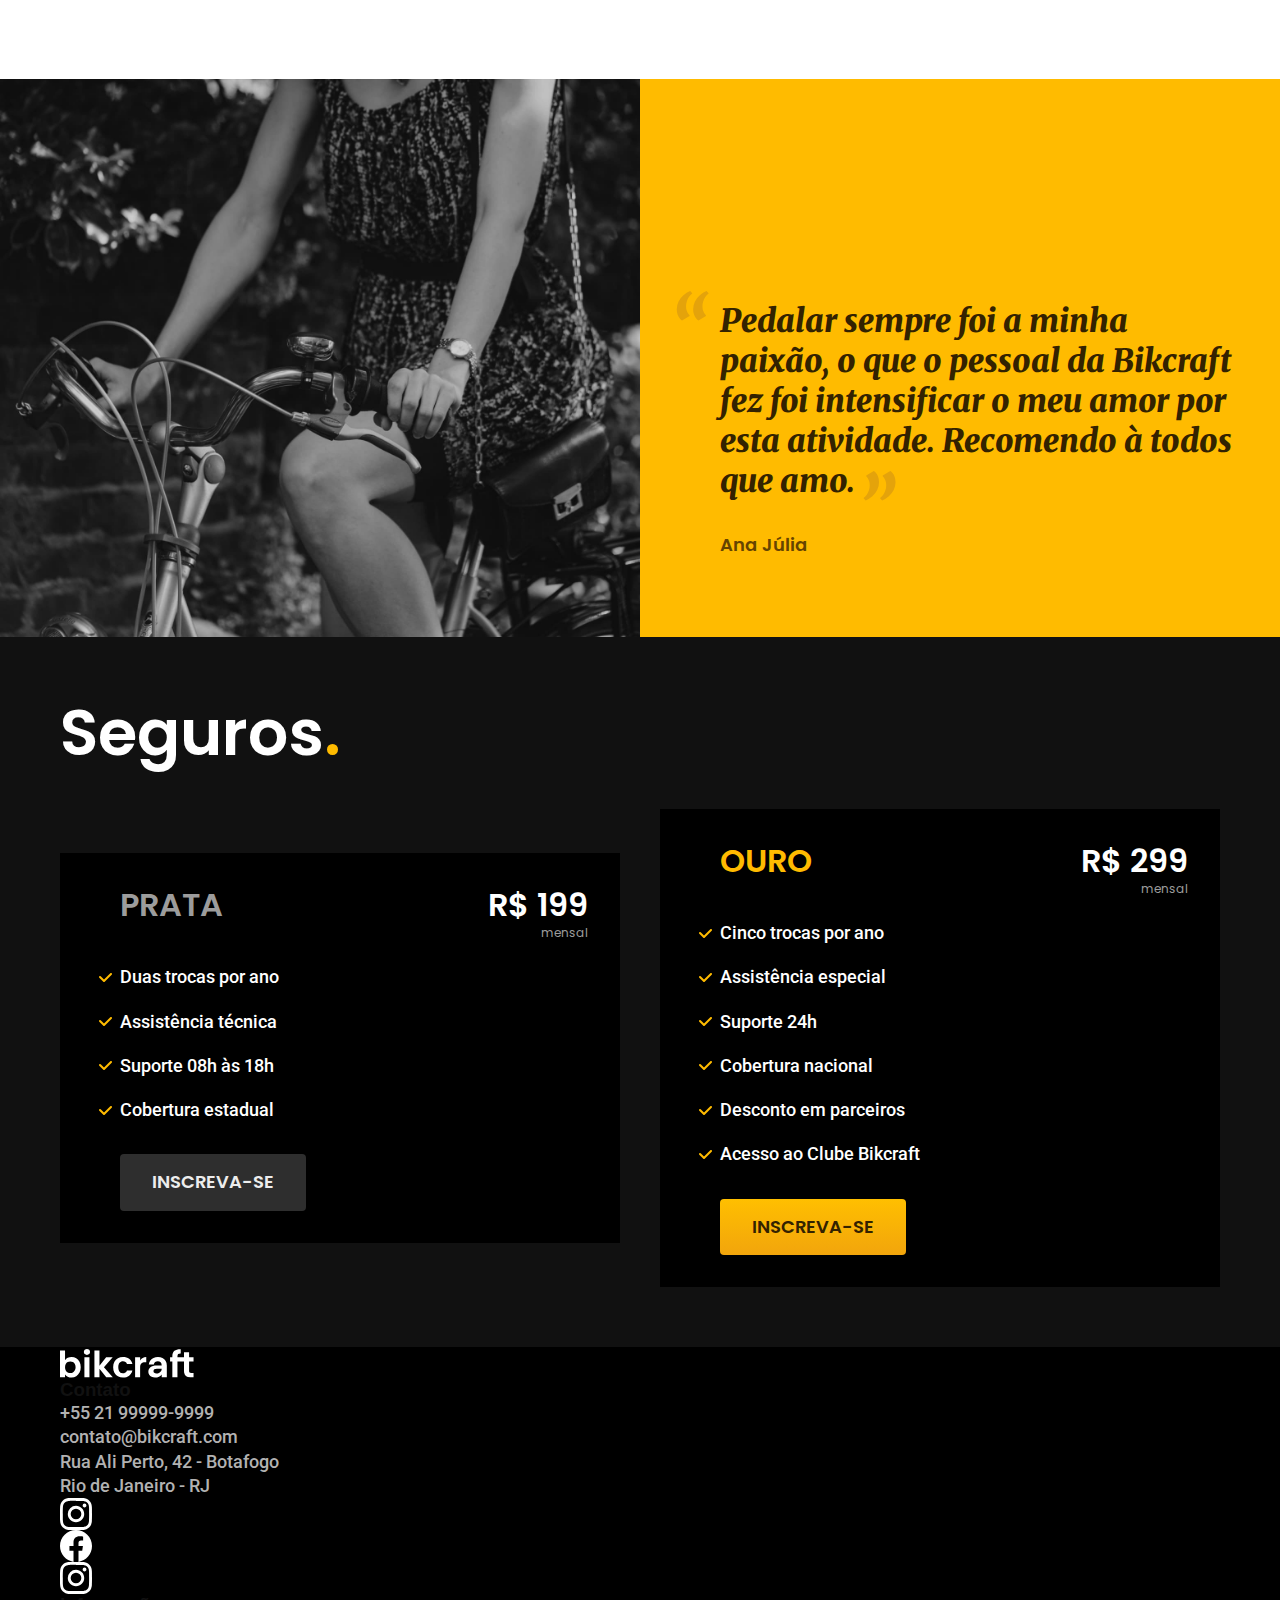
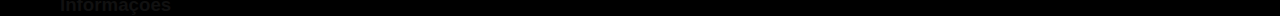
==== commit e9bf9f14: "update" ====
--- a/index.html
+++ b/index.html
@@ -144,6 +144,34 @@
       </div>
     </div>
   </article>
+  <footer class="footer-bg">
+    <div class="footer container">
+      <img src="./img/bikcraft.svg" alt="Bikcraft">
+      <div class="footer-contato">
+        <h3 font-2-l-b cor-0>Contato</h3>
+        <ul class="font-2-m cor-5">
+          <li><a href="tel:+5521999999999">+55 21 99999-9999</a></li>
+          <li><a href="mailto:contato@bikcraft.com">contato@bikcraft.com</a></li>
+          <li>Rua Ali Perto, 42 - Botafogo</li>
+          <li>Rio de Janeiro - RJ</li>
+        </ul>
+        <div class="footer-redes">
+          <a href="./">
+            <img src="./img/redes/instagram.svg" alt="Instagram">
+          </a>
+          <a href="./">
+            <img src="./img/redes/facebook.svg" alt="Facebook">
+          </a>
+          <a href="./">
+            <img src="./img/redes/instagram.svg" alt="YouTube">
+          </a>
+        </div>
+      </div>
+      <div class="footer-informacoes">
+        <h3>Informações</h3>
+      </div>
+    </div>
+  </footer>
 </body>
 
 </html>--- a/css/style.css
+++ b/css/style.css
@@ -2,6 +2,7 @@
 @import "./utilidades/tipografia.css";
 @import "./utilidades/cores.css";
 @import "./global/header.css";
+@import "./global/footer.css";
 
 /*Utilidades*/
 @import "./utilidades/componentes.css";
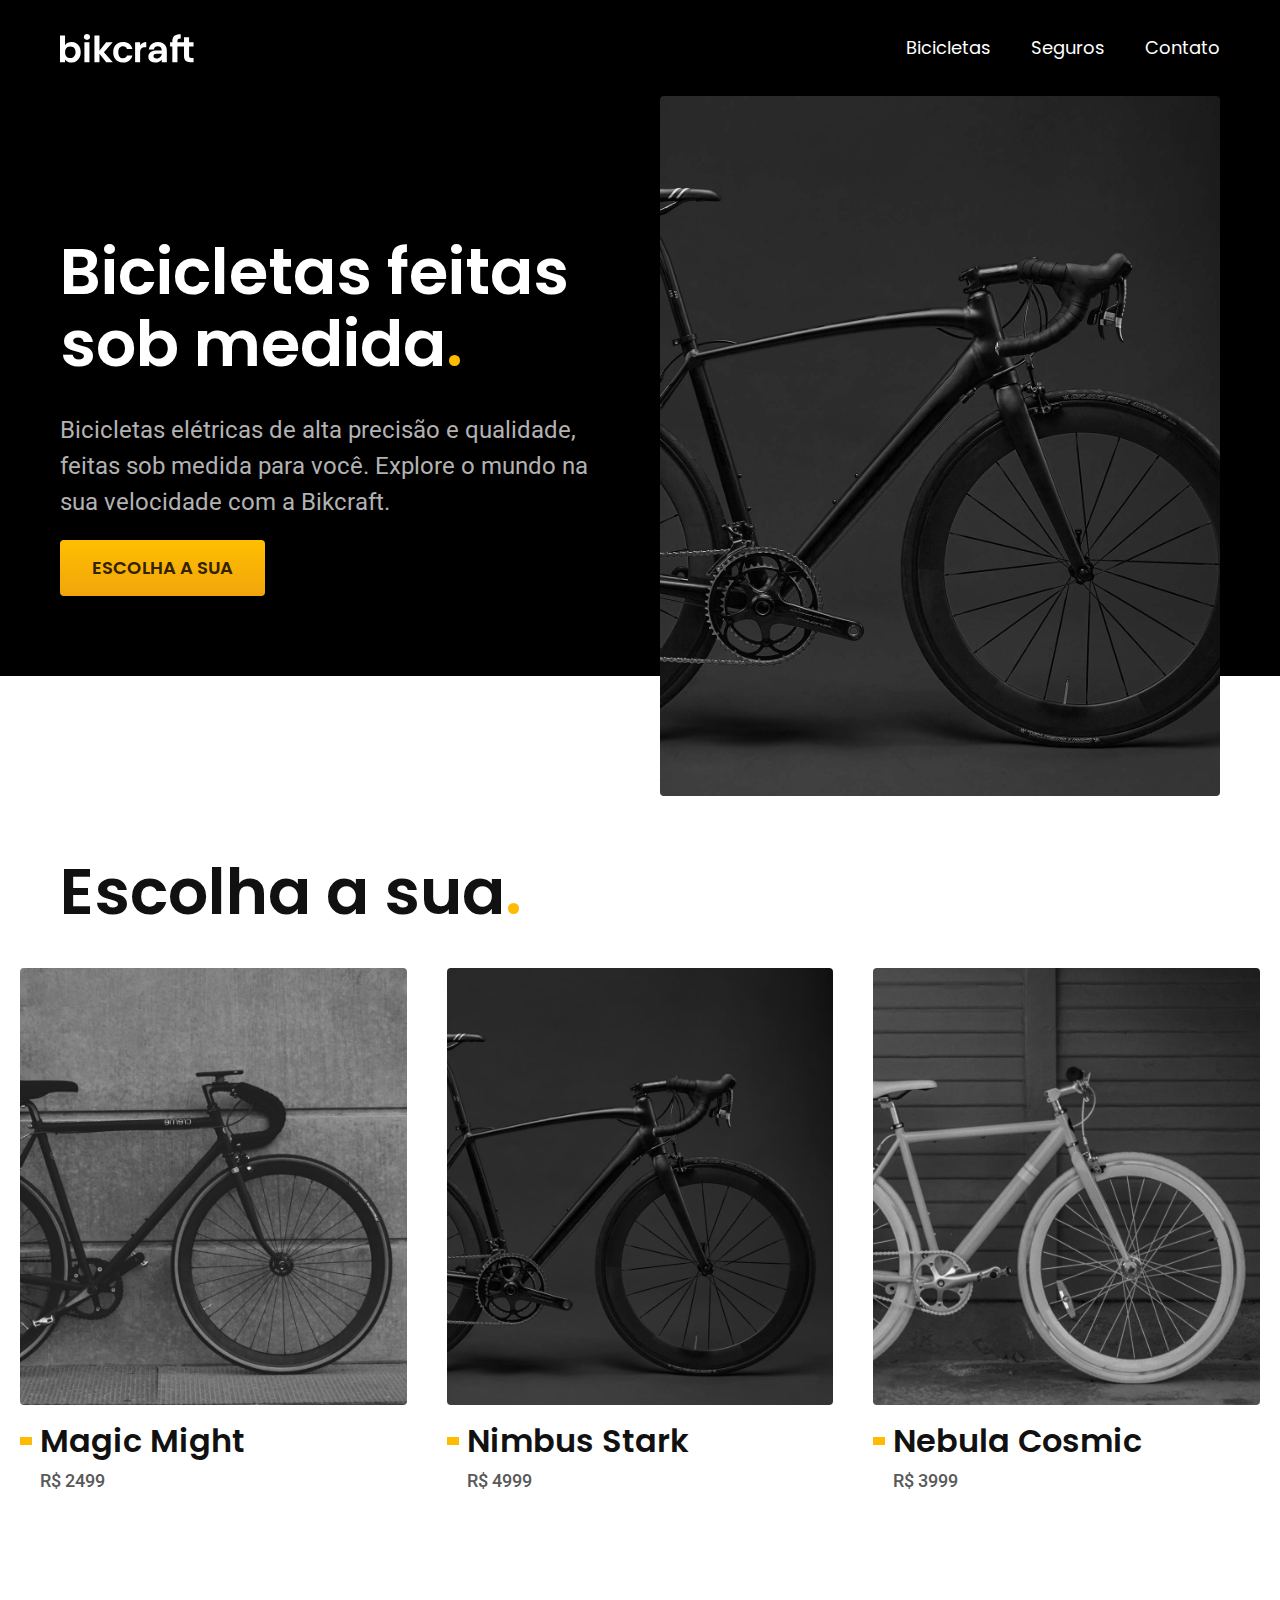
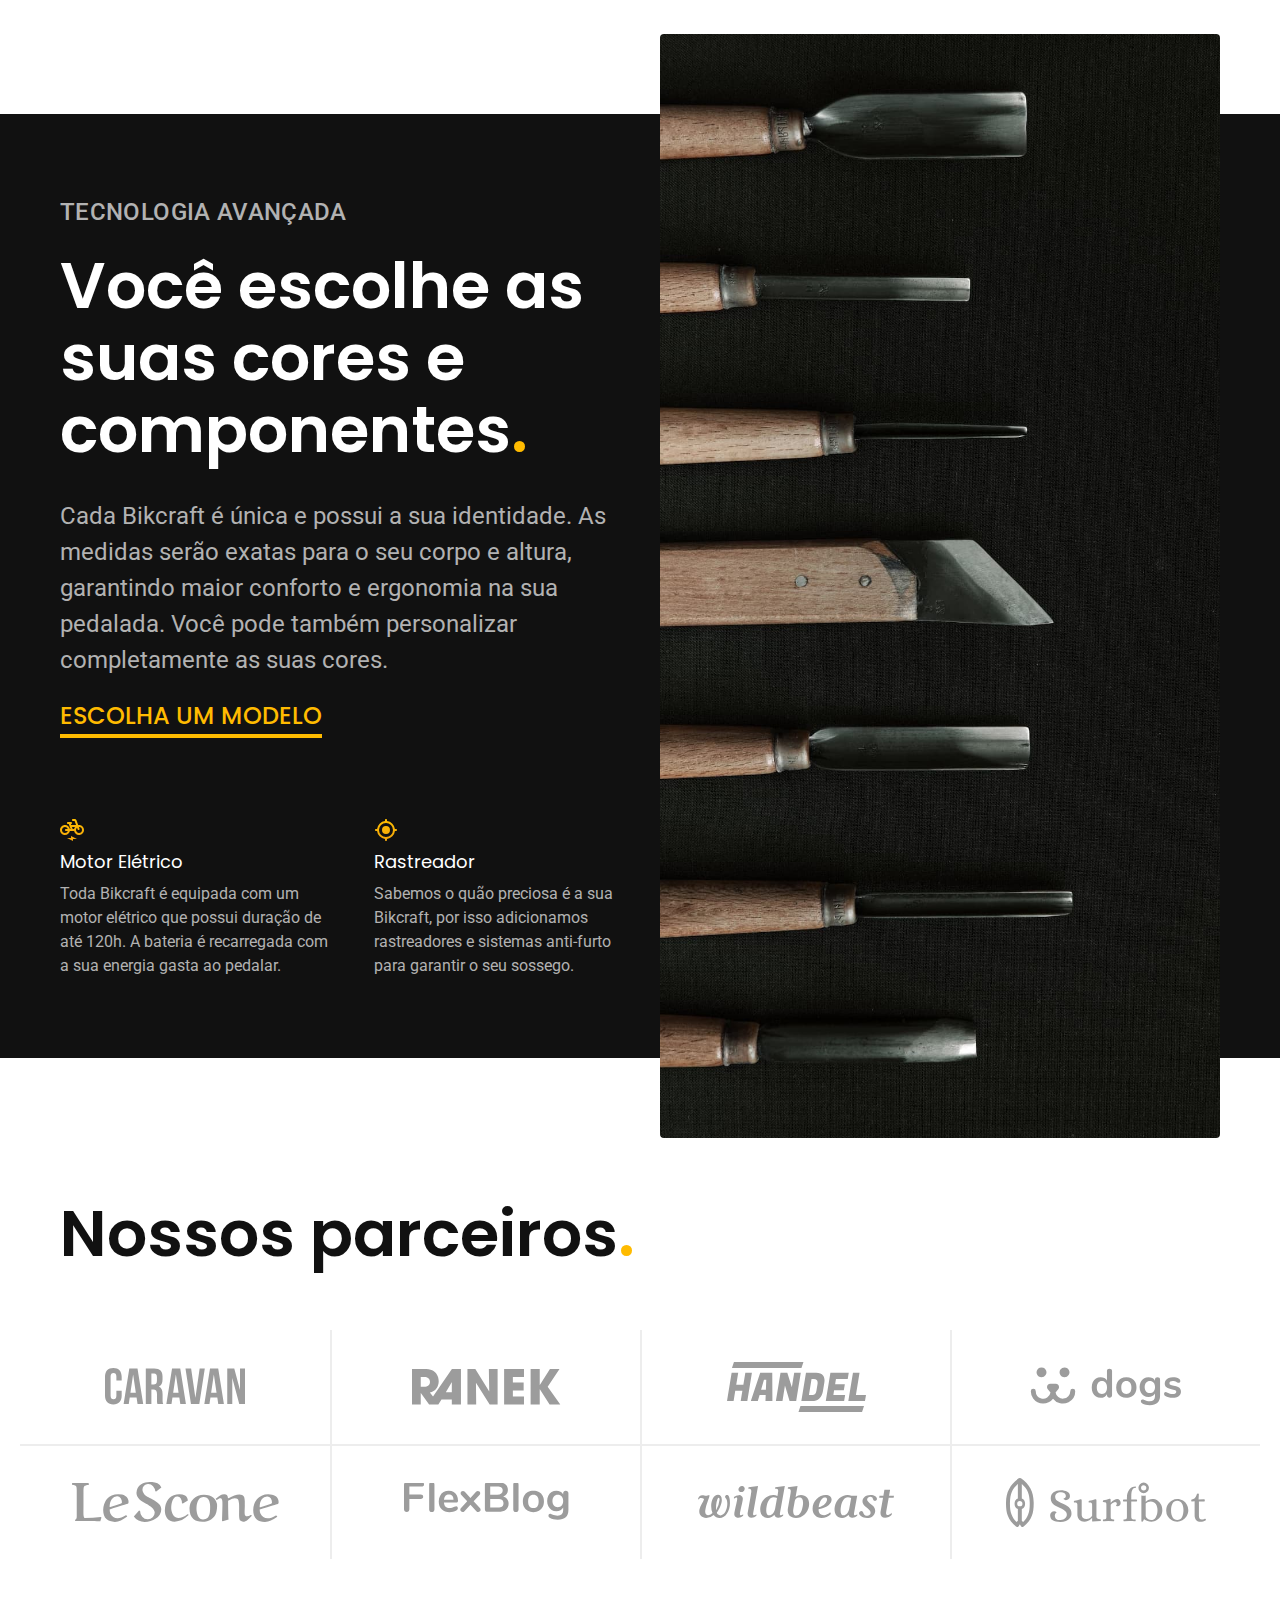
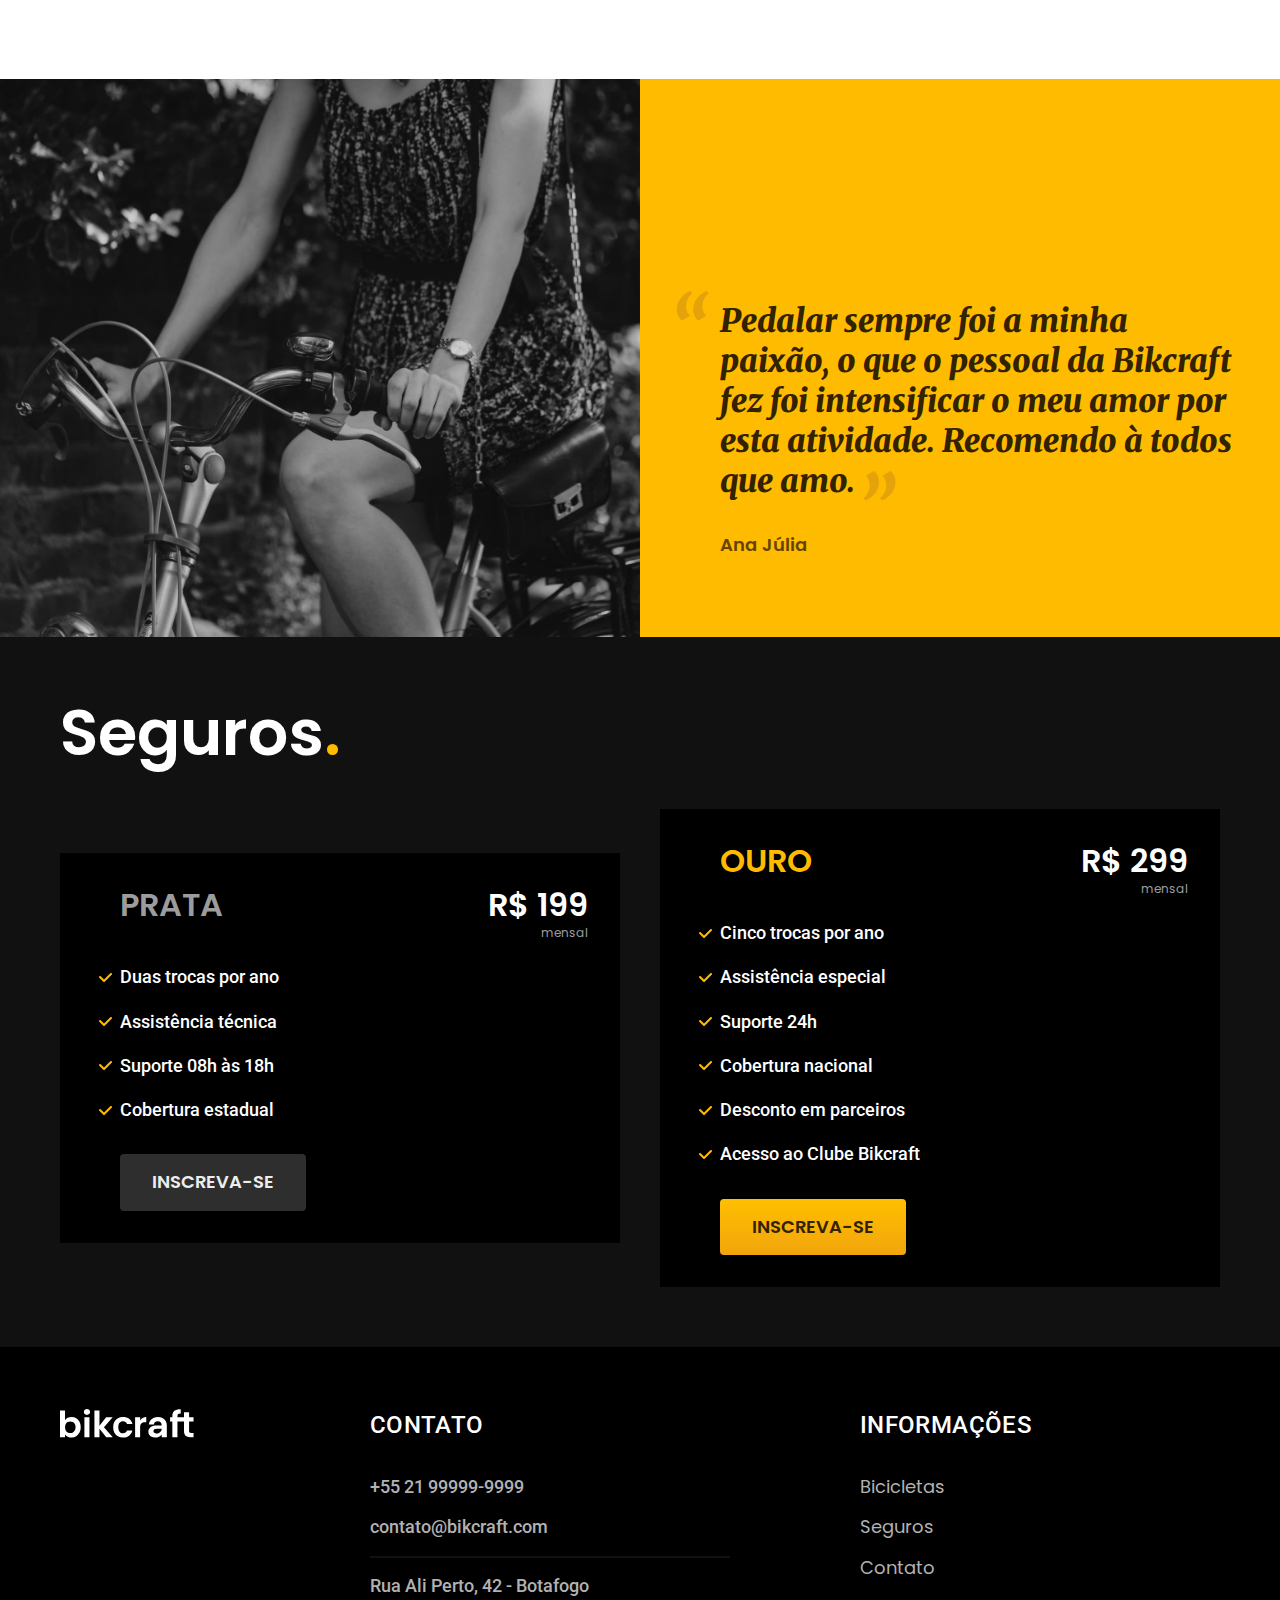
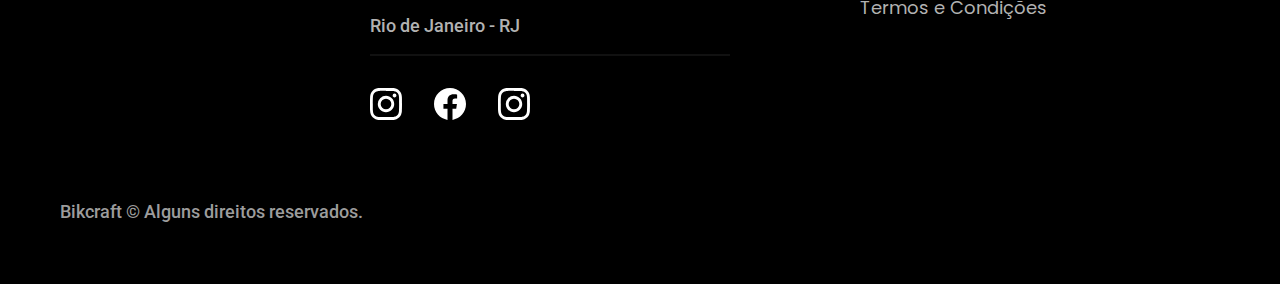
==== commit e244d705: "update" ====
--- a/index.html
+++ b/index.html
@@ -148,7 +148,7 @@
     <div class="footer container">
       <img src="./img/bikcraft.svg" alt="Bikcraft">
       <div class="footer-contato">
-        <h3 font-2-l-b cor-0>Contato</h3>
+        <h3 class="font-2-l-b cor-0">Contato</h3>
         <ul class="font-2-m cor-5">
           <li><a href="tel:+5521999999999">+55 21 99999-9999</a></li>
           <li><a href="mailto:contato@bikcraft.com">contato@bikcraft.com</a></li>
@@ -168,8 +168,17 @@
         </div>
       </div>
       <div class="footer-informacoes">
-        <h3>Informações</h3>
+        <h3 class="font-2-l-b cor-0">Informações</h3>
+        <nav>
+          <ul class="font-1-m cor-5">
+            <li><a href="./bicicletas.html">Bicicletas</a></li>
+            <li><a href="./seguros.html">Seguros</a></li>
+            <li><a href="./contato.html">Contato</a></li>
+            <li><a href="./termos.html">Termos e Condições</a></li>
+          </ul>
+        </nav>
       </div>
+      <p class="footer-copy font-2-m cor-6">Bikcraft © Alguns direitos reservados.</p>
     </div>
   </footer>
 </body>
